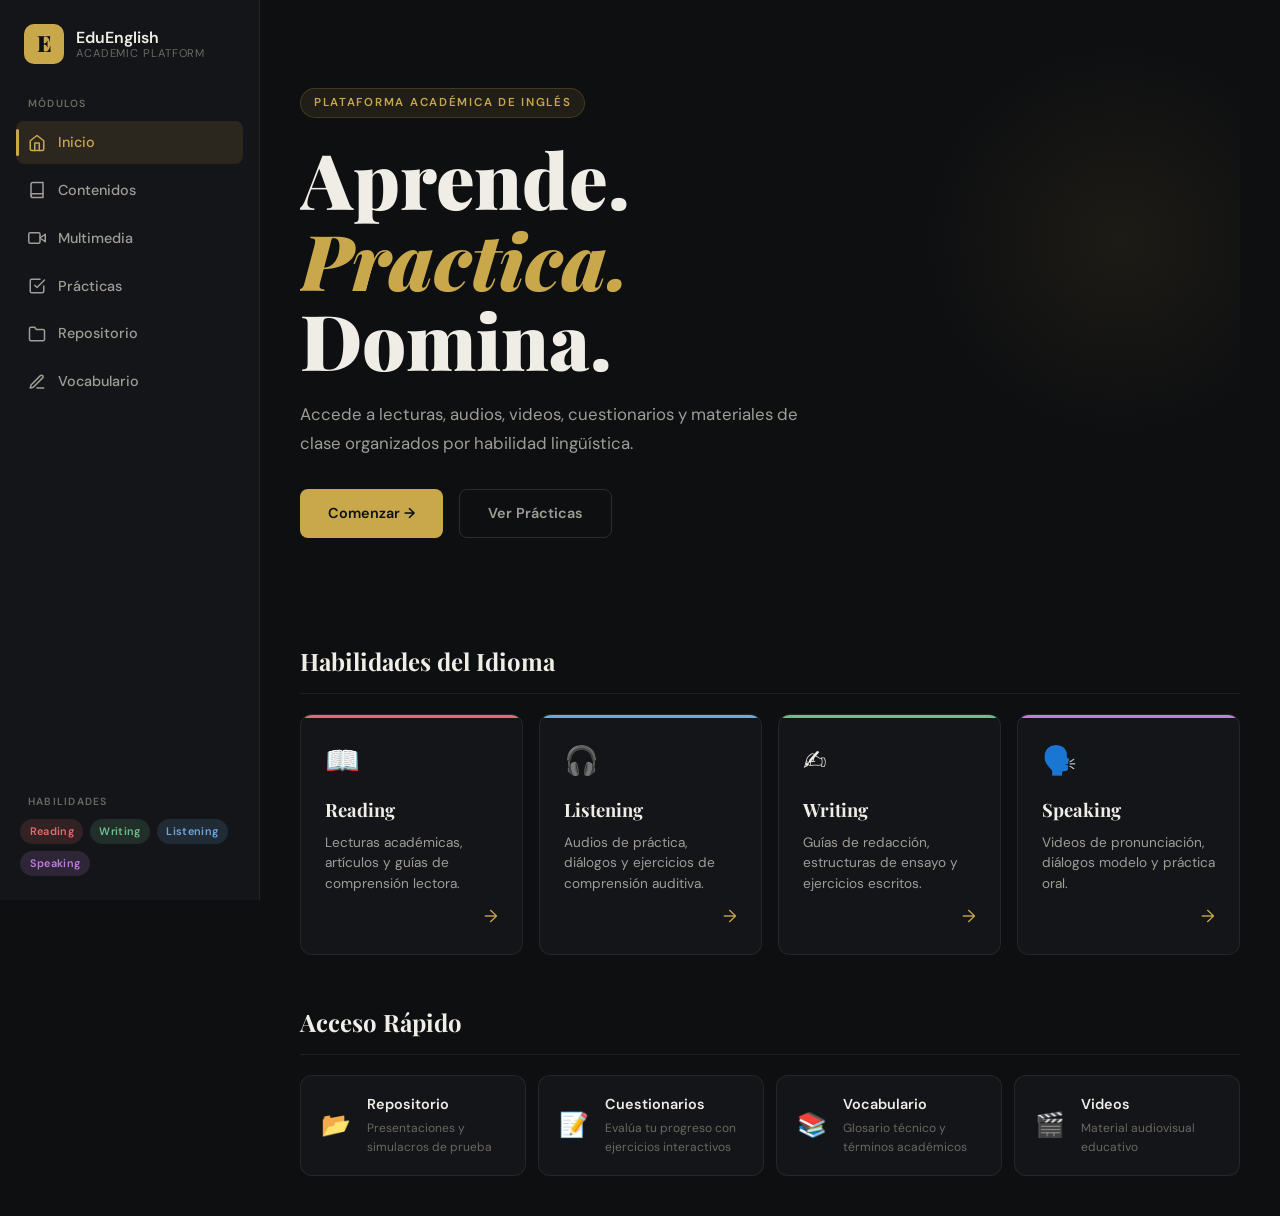
==== index.html @ 6d879f97 "Primer deploy Flask" ====
<!DOCTYPE html>
<html lang="es">
<head>
  <meta charset="UTF-8" />
  <meta name="viewport" content="width=device-width, initial-scale=1.0" />
  <title>EduEnglish — Plataforma de Inglés Académico</title>
  <link rel="stylesheet" href="/css/styles.css" />
  <link rel="preconnect" href="https://fonts.googleapis.com" />
  <link rel="preconnect" href="https://fonts.gstatic.com" crossorigin />
  <link href="https://fonts.googleapis.com/css2?family=Playfair+Display:ital,wght@0,400;0,700;0,900;1,400&family=DM+Sans:wght@300;400;500;600&family=DM+Mono:wght@400;500&display=swap" rel="stylesheet" />
</head>
<body>


  <aside class="sidebar" id="sidebar">
    <div class="sidebar-logo">
      <span class="logo-mark">E</span>
      <div class="logo-text">
        <span class="logo-title">EduEnglish</span>
        <span class="logo-sub">Academic Platform</span>
      </div>
    </div>

    <nav class="sidebar-nav">
      <span class="nav-label">Módulos</span>
      <a href="/index.html" class="nav-item active">
        <svg viewBox="0 0 24 24"><path d="M3 9l9-7 9 7v11a2 2 0 0 1-2 2H5a2 2 0 0 1-2-2z"/><polyline points="9 22 9 12 15 12 15 22"/></svg>
        Inicio
      </a>
      <a href="/html/contenidos.html" class="nav-item">
        <svg viewBox="0 0 24 24"><path d="M4 19.5A2.5 2.5 0 0 1 6.5 17H20"/><path d="M6.5 2H20v20H6.5A2.5 2.5 0 0 1 4 19.5v-15A2.5 2.5 0 0 1 6.5 2z"/></svg>
        Contenidos
      </a>
      <a href="/html/multimedia.html" class="nav-item">
        <svg viewBox="0 0 24 24"><polygon points="23 7 16 12 23 17 23 7"/><rect x="1" y="5" width="15" height="14" rx="2" ry="2"/></svg>
        Multimedia
      </a>
      <a href="/html/practicas.html" class="nav-item">
        <svg viewBox="0 0 24 24"><path d="M9 11l3 3L22 4"/><path d="M21 12v7a2 2 0 0 1-2 2H5a2 2 0 0 1-2-2V5a2 2 0 0 1 2-2h11"/></svg>
        Prácticas
      </a>
      <a href="/html/repositorio.html" class="nav-item">
        <svg viewBox="0 0 24 24"><path d="M22 19a2 2 0 0 1-2 2H4a2 2 0 0 1-2-2V5a2 2 0 0 1 2-2h5l2 3h9a2 2 0 0 1 2 2z"/></svg>
        Repositorio
      </a>
      <a href="/html/vocabulario.html" class="nav-item">
        <svg viewBox="0 0 24 24"><path d="M12 20h9"/><path d="M16.5 3.5a2.121 2.121 0 0 1 3 3L7 19l-4 1 1-4L16.5 3.5z"/></svg>
        Vocabulario
      </a>
    </nav>

    <div class="sidebar-skills">
      <span class="nav-label">Habilidades</span>
      <div class="skill-badges">
        <span class="badge badge-r">Reading</span>
        <span class="badge badge-w">Writing</span>
        <span class="badge badge-l">Listening</span>
        <span class="badge badge-s">Speaking</span>
      </div>
    </div>
  </aside>


  <header class="topbar">
    <button class="menu-btn" id="menuBtn" aria-label="Abrir menú">
      <span></span><span></span><span></span>
    </button>
    <span class="topbar-title">EduEnglish</span>
    <div class="topbar-right"></div>
  </header>


  <main class="main-content">

  
    <section class="hero">
      <div class="hero-tag">Plataforma Académica de Inglés</div>
      <h1 class="hero-title">Aprende.<br/><em>Practica.</em><br/>Domina.</h1>
      <p class="hero-desc">Accede a lecturas, audios, videos, cuestionarios y materiales de clase organizados por habilidad lingüística.</p>
      <div class="hero-actions">
        <a href="/html/contenidos.html" class="btn btn-primary">Comenzar →</a>
        <a href="/html/practicas.html" class="btn btn-ghost">Ver Prácticas</a>
      </div>
      <div class="hero-deco"></div>
    </section>

   
    <section class="section">
      <h2 class="section-title">Habilidades del Idioma</h2>
      <div class="skills-grid">
        <a href="/html/contenidos.html" class="skill-card skill-reading">
          <div class="skill-icon">📖</div>
          <h3>Reading</h3>
          <p>Lecturas académicas, artículos y guías de comprensión lectora.</p>
          <span class="skill-arrow">→</span>
        </a>
        <a href="/html/multimedia.html" class="skill-card skill-listening">
          <div class="skill-icon">🎧</div>
          <h3>Listening</h3>
          <p>Audios de práctica, diálogos y ejercicios de comprensión auditiva.</p>
          <span class="skill-arrow">→</span>
        </a>
        <a href="/html/practicas.html" class="skill-card skill-writing">
          <div class="skill-icon">✍️</div>
          <h3>Writing</h3>
          <p>Guías de redacción, estructuras de ensayo y ejercicios escritos.</p>
          <span class="skill-arrow">→</span>
        </a>
        <a href="/html/multimedia.html" class="skill-card skill-speaking">
          <div class="skill-icon">🗣️</div>
          <h3>Speaking</h3>
          <p>Videos de pronunciación, diálogos modelo y práctica oral.</p>
          <span class="skill-arrow">→</span>
        </a>
      </div>
    </section>

    <section class="section">
      <h2 class="section-title">Acceso Rápido</h2>
      <div class="quick-grid">
        <a href="/html/repositorio.html" class="quick-card">
          <div class="qc-icon">📂</div>
          <div>
            <h4>Repositorio</h4>
            <p>Presentaciones y simulacros de prueba</p>
          </div>
        </a>
        <a href="/html/practicas.html" class="quick-card">
          <div class="qc-icon">📝</div>
          <div>
            <h4>Cuestionarios</h4>
            <p>Evalúa tu progreso con ejercicios interactivos</p>
          </div>
        </a>
        <a href="/html/vocabulario.html" class="quick-card">
          <div class="qc-icon">📚</div>
          <div>
            <h4>Vocabulario</h4>
            <p>Glosario técnico y términos académicos</p>
          </div>
        </a>
        <a href="/html/multimedia.html" class="quick-card">
          <div class="qc-icon">🎬</div>
          <div>
            <h4>Videos</h4>
            <p>Material audiovisual educativo</p>
          </div>
        </a>
      </div>
    </section>

  </main>

  <div class="sidebar-overlay" id="overlay"></div>
  <script src="/js/scripts.js"></script>
</body>
</html>
---- css/styles.css ----
/* ============================================
   EDUENGLISH — MAIN STYLESHEET
   Design: Editorial / Academic Dark-Gold
   ============================================ */

:root {
  --bg:          #0e0f11;
  --bg-2:        #141518;
  --bg-3:        #1c1d22;
  --bg-4:        #24252c;
  --border:      rgba(255,255,255,0.07);
  --border-2:    rgba(255,255,255,0.12);
  --text-1:      #f0ede6;
  --text-2:      #a09d96;
  --text-3:      #6b6861;
  --gold:        #c9a84c;
  --gold-lt:     #e2c97e;
  --gold-dk:     #9a7a2e;
  --accent-r:    #e06c6c;  /* Reading - red */
  --accent-l:    #6ca8e0;  /* Listening - blue */
  --accent-w:    #6cbe8a;  /* Writing - green */
  --accent-s:    #c07de0;  /* Speaking - purple */
  --sidebar-w:   260px;
  --radius:      12px;
  --radius-sm:   8px;
  --font-display: 'Playfair Display', Georgia, serif;
  --font-body:    'DM Sans', system-ui, sans-serif;
  --font-mono:    'DM Mono', 'Courier New', monospace;
  --shadow:      0 4px 24px rgba(0,0,0,0.4);
  --shadow-lg:   0 8px 48px rgba(0,0,0,0.6);
  --transition:  0.2s cubic-bezier(0.4,0,0.2,1);
}

/* ---- RESET & BASE ---- */
*, *::before, *::after { box-sizing: border-box; margin: 0; padding: 0; }
html { scroll-behavior: smooth; }
body {
  font-family: var(--font-body);
  background: var(--bg);
  color: var(--text-1);
  min-height: 100vh;
  display: flex;
  font-size: 16px;
  line-height: 1.6;
}
a { text-decoration: none; color: inherit; }
img { max-width: 100%; display: block; }
button { cursor: pointer; border: none; background: none; font-family: inherit; }
ul, ol { list-style: none; }

/* ============================================
   SIDEBAR
   ============================================ */
.sidebar {
  width: var(--sidebar-w);
  background: var(--bg-2);
  border-right: 1px solid var(--border);
  display: flex;
  flex-direction: column;
  gap: 2rem;
  padding: 1.5rem 1rem;
  position: fixed;
  top: 0; left: 0;
  height: 100vh;
  overflow-y: auto;
  z-index: 100;
  transition: transform var(--transition);
}

.sidebar-logo {
  display: flex;
  align-items: center;
  gap: 0.75rem;
  padding: 0 0.5rem;
}
.logo-mark {
  width: 40px; height: 40px;
  background: var(--gold);
  color: #0e0f11;
  font-family: var(--font-display);
  font-weight: 900;
  font-size: 1.4rem;
  border-radius: 10px;
  display: grid;
  place-items: center;
  flex-shrink: 0;
}
.logo-text {
  display: flex;
  flex-direction: column;
  line-height: 1.2;
}
.logo-title {
  font-weight: 600;
  font-size: 1rem;
  color: var(--text-1);
}
.logo-sub {
  font-size: 0.7rem;
  color: var(--text-3);
  text-transform: uppercase;
  letter-spacing: 0.08em;
}

.sidebar-nav {
  display: flex;
  flex-direction: column;
  gap: 0.25rem;
}

.nav-label {
  font-size: 0.65rem;
  text-transform: uppercase;
  letter-spacing: 0.12em;
  color: var(--text-3);
  font-weight: 600;
  padding: 0 0.75rem;
  margin-bottom: 0.25rem;
  display: block;
}

.nav-item {
  display: flex;
  align-items: center;
  gap: 0.75rem;
  padding: 0.65rem 0.75rem;
  border-radius: var(--radius-sm);
  color: var(--text-2);
  font-size: 0.9rem;
  font-weight: 500;
  transition: all var(--transition);
  position: relative;
}
.nav-item svg {
  width: 18px; height: 18px;
  stroke: currentColor;
  fill: none;
  stroke-width: 2;
  stroke-linecap: round;
  stroke-linejoin: round;
  flex-shrink: 0;
}
.nav-item:hover {
  background: var(--bg-3);
  color: var(--text-1);
}
.nav-item.active {
  background: rgba(201,168,76,0.12);
  color: var(--gold);
}
.nav-item.active::before {
  content: '';
  position: absolute;
  left: 0;
  top: 20%;
  bottom: 20%;
  width: 3px;
  background: var(--gold);
  border-radius: 2px;
}

.sidebar-skills {
  margin-top: auto;
}
.skill-badges {
  display: flex;
  flex-wrap: wrap;
  gap: 0.4rem;
  padding: 0 0.25rem;
  margin-top: 0.5rem;
}
.badge {
  font-size: 0.68rem;
  font-weight: 600;
  padding: 0.25rem 0.6rem;
  border-radius: 100px;
  letter-spacing: 0.03em;
}
.badge-r { background: rgba(224,108,108,0.15); color: var(--accent-r); }
.badge-l { background: rgba(108,168,224,0.15); color: var(--accent-l); }
.badge-w { background: rgba(108,190,138,0.15); color: var(--accent-w); }
.badge-s { background: rgba(192,125,224,0.15); color: var(--accent-s); }

/* ============================================
   TOPBAR (mobile)
   ============================================ */
.topbar {
  display: none;
  position: fixed;
  top: 0; left: 0; right: 0;
  height: 56px;
  background: var(--bg-2);
  border-bottom: 1px solid var(--border);
  z-index: 200;
  align-items: center;
  justify-content: space-between;
  padding: 0 1rem;
}
.topbar-title {
  font-family: var(--font-display);
  font-weight: 700;
  font-size: 1.1rem;
  color: var(--gold);
}
.menu-btn {
  display: flex;
  flex-direction: column;
  gap: 5px;
  padding: 4px;
}
.menu-btn span {
  display: block;
  width: 22px; height: 2px;
  background: var(--text-1);
  border-radius: 2px;
  transition: all var(--transition);
}

/* ============================================
   MAIN CONTENT
   ============================================ */
.main-content {
  margin-left: var(--sidebar-w);
  flex: 1;
  padding: 2.5rem;
  max-width: 1100px;
  width: 100%;
}

/* ============================================
   HERO
   ============================================ */
.hero {
  position: relative;
  padding: 3rem 0 3.5rem;
  overflow: hidden;
}
.hero-tag {
  display: inline-block;
  font-size: 0.72rem;
  text-transform: uppercase;
  letter-spacing: 0.15em;
  color: var(--gold);
  font-weight: 600;
  background: rgba(201,168,76,0.1);
  padding: 0.3rem 0.8rem;
  border-radius: 100px;
  margin-bottom: 1.25rem;
  border: 1px solid rgba(201,168,76,0.2);
}
.hero-title {
  font-family: var(--font-display);
  font-size: clamp(3rem, 6vw, 5rem);
  font-weight: 900;
  line-height: 1.05;
  color: var(--text-1);
  margin-bottom: 1.25rem;
}
.hero-title em {
  font-style: italic;
  color: var(--gold);
}
.hero-desc {
  font-size: 1.05rem;
  color: var(--text-2);
  max-width: 520px;
  margin-bottom: 2rem;
  line-height: 1.7;
}
.hero-actions {
  display: flex;
  gap: 1rem;
  flex-wrap: wrap;
}
.btn {
  display: inline-flex;
  align-items: center;
  gap: 0.5rem;
  padding: 0.75rem 1.75rem;
  border-radius: var(--radius-sm);
  font-size: 0.9rem;
  font-weight: 600;
  transition: all var(--transition);
}
.btn-primary {
  background: var(--gold);
  color: #0e0f11;
}
.btn-primary:hover {
  background: var(--gold-lt);
  transform: translateY(-1px);
  box-shadow: 0 6px 20px rgba(201,168,76,0.35);
}
.btn-ghost {
  background: transparent;
  color: var(--text-2);
  border: 1px solid var(--border-2);
}
.btn-ghost:hover {
  background: var(--bg-3);
  color: var(--text-1);
}
.hero-deco {
  position: absolute;
  right: -80px;
  top: 0;
  width: 400px; height: 400px;
  background: radial-gradient(circle, rgba(201,168,76,0.08) 0%, transparent 70%);
  pointer-events: none;
}

/* ============================================
   SECTIONS
   ============================================ */
.section {
  margin-top: 3rem;
}
.section-title {
  font-family: var(--font-display);
  font-size: 1.5rem;
  font-weight: 700;
  color: var(--text-1);
  margin-bottom: 1.25rem;
  padding-bottom: 0.75rem;
  border-bottom: 1px solid var(--border);
}

/* ============================================
   SKILLS GRID
   ============================================ */
.skills-grid {
  display: grid;
  grid-template-columns: repeat(auto-fill, minmax(220px, 1fr));
  gap: 1rem;
}
.skill-card {
  background: var(--bg-2);
  border: 1px solid var(--border);
  border-radius: var(--radius);
  padding: 1.5rem;
  display: flex;
  flex-direction: column;
  gap: 0.5rem;
  transition: all var(--transition);
  position: relative;
  overflow: hidden;
}
.skill-card::before {
  content: '';
  position: absolute;
  top: 0; left: 0; right: 0;
  height: 3px;
  border-radius: var(--radius) var(--radius) 0 0;
}
.skill-reading::before  { background: var(--accent-r); }
.skill-listening::before { background: var(--accent-l); }
.skill-writing::before  { background: var(--accent-w); }
.skill-speaking::before { background: var(--accent-s); }

.skill-card:hover {
  border-color: var(--border-2);
  transform: translateY(-3px);
  box-shadow: var(--shadow);
}
.skill-icon {
  font-size: 1.75rem;
  margin-bottom: 0.25rem;
}
.skill-card h3 {
  font-family: var(--font-display);
  font-size: 1.15rem;
  font-weight: 700;
  color: var(--text-1);
}
.skill-card p {
  font-size: 0.85rem;
  color: var(--text-2);
  line-height: 1.5;
  flex: 1;
}
.skill-arrow {
  font-size: 1.1rem;
  color: var(--gold);
  align-self: flex-end;
  transition: transform var(--transition);
}
.skill-card:hover .skill-arrow { transform: translateX(4px); }

/* ============================================
   QUICK ACCESS
   ============================================ */
.quick-grid {
  display: grid;
  grid-template-columns: repeat(auto-fill, minmax(200px, 1fr));
  gap: 0.75rem;
}
.quick-card {
  background: var(--bg-2);
  border: 1px solid var(--border);
  border-radius: var(--radius);
  padding: 1.1rem 1.25rem;
  display: flex;
  align-items: center;
  gap: 1rem;
  transition: all var(--transition);
}
.quick-card:hover {
  border-color: var(--gold-dk);
  background: var(--bg-3);
  transform: translateX(3px);
}
.qc-icon { font-size: 1.5rem; }
.quick-card h4 {
  font-size: 0.9rem;
  font-weight: 600;
  color: var(--text-1);
  margin-bottom: 0.15rem;
}
.quick-card p {
  font-size: 0.75rem;
  color: var(--text-3);
}

/* ============================================
   OVERLAY (mobile)
   ============================================ */
.sidebar-overlay {
  display: none;
  position: fixed;
  inset: 0;
  background: rgba(0,0,0,0.6);
  z-index: 99;
  backdrop-filter: blur(2px);
}

/* ============================================
   PAGE HEADER (inner pages)
   ============================================ */
.page-header {
  padding: 2rem 0 2.5rem;
  border-bottom: 1px solid var(--border);
  margin-bottom: 2.5rem;
}
.page-header .breadcrumb {
  font-size: 0.75rem;
  color: var(--text-3);
  margin-bottom: 0.75rem;
  display: flex;
  gap: 0.5rem;
  align-items: center;
}
.page-header .breadcrumb a { color: var(--gold); }
.page-header .breadcrumb span { opacity: 0.5; }
.page-header h1 {
  font-family: var(--font-display);
  font-size: clamp(1.8rem, 4vw, 2.8rem);
  font-weight: 900;
  line-height: 1.1;
  color: var(--text-1);
  margin-bottom: 0.75rem;
}
.page-header p {
  color: var(--text-2);
  font-size: 1rem;
  max-width: 600px;
}

/* ============================================
   TABS
   ============================================ */
.tabs {
  display: flex;
  gap: 0.25rem;
  padding: 0.25rem;
  background: var(--bg-2);
  border: 1px solid var(--border);
  border-radius: var(--radius-sm);
  width: fit-content;
  flex-wrap: wrap;
  margin-bottom: 2rem;
}
.tab-btn {
  padding: 0.5rem 1.1rem;
  border-radius: 6px;
  font-size: 0.85rem;
  font-weight: 500;
  color: var(--text-2);
  transition: all var(--transition);
}
.tab-btn:hover { color: var(--text-1); }
.tab-btn.active {
  background: var(--bg-4);
  color: var(--text-1);
  box-shadow: 0 1px 4px rgba(0,0,0,0.3);
}
.tab-panel { display: none; }
.tab-panel.active { display: block; }

/* ============================================
   READING CARDS (Contenidos)
   ============================================ */
.content-grid {
  display: grid;
  gap: 1rem;
}
.reading-card {
  background: var(--bg-2);
  border: 1px solid var(--border);
  border-radius: var(--radius);
  padding: 1.5rem;
  transition: all var(--transition);
}
.reading-card:hover {
  border-color: var(--border-2);
  box-shadow: var(--shadow);
}
.reading-card .rc-meta {
  display: flex;
  gap: 0.75rem;
  align-items: center;
  margin-bottom: 0.75rem;
  flex-wrap: wrap;
}
.rc-tag {
  font-size: 0.65rem;
  text-transform: uppercase;
  letter-spacing: 0.1em;
  font-weight: 700;
  padding: 0.2rem 0.55rem;
  border-radius: 100px;
}
.rc-tag.reading  { background: rgba(224,108,108,0.15); color: var(--accent-r); }
.rc-tag.listening{ background: rgba(108,168,224,0.15); color: var(--accent-l); }
.rc-tag.writing  { background: rgba(108,190,138,0.15); color: var(--accent-w); }
.rc-tag.grammar  { background: rgba(201,168,76,0.15);  color: var(--gold); }
.rc-level {
  font-size: 0.75rem;
  color: var(--text-3);
  font-family: var(--font-mono);
}
.reading-card h3 {
  font-family: var(--font-display);
  font-size: 1.15rem;
  font-weight: 700;
  color: var(--text-1);
  margin-bottom: 0.5rem;
  line-height: 1.3;
}
.reading-card .rc-excerpt {
  font-size: 0.875rem;
  color: var(--text-2);
  line-height: 1.65;
  margin-bottom: 1.25rem;
}
.reading-card .rc-body {
  display: none;
  font-size: 0.9rem;
  color: var(--text-2);
  line-height: 1.8;
  margin-bottom: 1.25rem;
  border-top: 1px solid var(--border);
  padding-top: 1.25rem;
}
.reading-card .rc-body p { margin-bottom: 1rem; }
.reading-card .rc-body p:last-child { margin-bottom: 0; }
.rc-actions {
  display: flex;
  gap: 0.75rem;
  align-items: center;
}
.btn-sm {
  padding: 0.45rem 1rem;
  font-size: 0.8rem;
  font-weight: 600;
  border-radius: 6px;
  transition: all var(--transition);
}
.btn-outline {
  border: 1px solid var(--border-2);
  color: var(--text-2);
}
.btn-outline:hover { background: var(--bg-3); color: var(--text-1); }
.btn-gold {
  background: rgba(201,168,76,0.12);
  color: var(--gold);
  border: 1px solid rgba(201,168,76,0.25);
}
.btn-gold:hover { background: rgba(201,168,76,0.2); }

/* ============================================
   MULTIMEDIA (Audio & Video)
   ============================================ */
.media-grid {
  display: grid;
  gap: 1.25rem;
}
.media-card {
  background: var(--bg-2);
  border: 1px solid var(--border);
  border-radius: var(--radius);
  padding: 1.25rem;
  transition: border-color var(--transition);
}
.media-card:hover { border-color: var(--border-2); }
.media-card .mc-header {
  display: flex;
  align-items: flex-start;
  gap: 1rem;
  margin-bottom: 1rem;
}
.mc-thumb {
  width: 56px; height: 56px;
  border-radius: 10px;
  background: var(--bg-4);
  display: grid;
  place-items: center;
  font-size: 1.5rem;
  flex-shrink: 0;
}
.mc-info h3 {
  font-family: var(--font-display);
  font-size: 1rem;
  font-weight: 700;
  color: var(--text-1);
  margin-bottom: 0.2rem;
}
.mc-info p {
  font-size: 0.8rem;
  color: var(--text-3);
}
.mc-desc {
  font-size: 0.85rem;
  color: var(--text-2);
  margin-bottom: 1rem;
}

/* Custom Audio Player */
.audio-player {
  background: var(--bg-3);
  border-radius: var(--radius-sm);
  padding: 1rem;
  display: flex;
  flex-direction: column;
  gap: 0.75rem;
}
.ap-controls {
  display: flex;
  align-items: center;
  gap: 0.75rem;
}
.ap-play-btn {
  width: 40px; height: 40px;
  border-radius: 50%;
  background: var(--gold);
  color: #0e0f11;
  display: grid;
  place-items: center;
  flex-shrink: 0;
  transition: all var(--transition);
  font-size: 1rem;
}
.ap-play-btn:hover {
  background: var(--gold-lt);
  transform: scale(1.05);
}
.ap-timeline {
  flex: 1;
  display: flex;
  flex-direction: column;
  gap: 0.35rem;
}
.ap-progress {
  width: 100%;
  height: 4px;
  background: var(--bg-4);
  border-radius: 4px;
  cursor: pointer;
  appearance: none;
  -webkit-appearance: none;
}
.ap-progress::-webkit-slider-thumb {
  -webkit-appearance: none;
  width: 12px; height: 12px;
  border-radius: 50%;
  background: var(--gold);
  cursor: pointer;
}
.ap-time {
  display: flex;
  justify-content: space-between;
  font-size: 0.7rem;
  font-family: var(--font-mono);
  color: var(--text-3);
}
.ap-volume {
  width: 70px;
  height: 4px;
  background: var(--bg-4);
  border-radius: 4px;
  cursor: pointer;
  appearance: none;
  -webkit-appearance: none;
}
.ap-volume::-webkit-slider-thumb {
  -webkit-appearance: none;
  width: 10px; height: 10px;
  border-radius: 50%;
  background: var(--text-2);
  cursor: pointer;
}
.ap-source {
  display: block;
  width: 100%;
}

/* Video Player */
.video-wrapper {
  position: relative;
  border-radius: var(--radius-sm);
  overflow: hidden;
  background: #000;
  aspect-ratio: 16/9;
}
.video-wrapper video,
.video-wrapper iframe {
  width: 100%;
  height: 100%;
  border: none;
  display: block;
}

/* ============================================
   QUIZ / PRACTICAS
   ============================================ */
.quiz-card {
  background: var(--bg-2);
  border: 1px solid var(--border);
  border-radius: var(--radius);
  padding: 1.75rem;
  margin-bottom: 1.25rem;
}
.quiz-num {
  font-size: 0.7rem;
  font-family: var(--font-mono);
  color: var(--gold);
  text-transform: uppercase;
  letter-spacing: 0.1em;
  margin-bottom: 0.5rem;
}
.quiz-card h3 {
  font-size: 1rem;
  font-weight: 600;
  color: var(--text-1);
  margin-bottom: 1.25rem;
  line-height: 1.5;
}
.options-list {
  display: flex;
  flex-direction: column;
  gap: 0.6rem;
  margin-bottom: 1.25rem;
}
.option-btn {
  display: flex;
  align-items: center;
  gap: 0.75rem;
  padding: 0.75rem 1rem;
  background: var(--bg-3);
  border: 1px solid var(--border);
  border-radius: var(--radius-sm);
  font-size: 0.9rem;
  color: var(--text-2);
  text-align: left;
  transition: all var(--transition);
  cursor: pointer;
  width: 100%;
}
.option-btn:hover {
  border-color: var(--border-2);
  color: var(--text-1);
  background: var(--bg-4);
}
.option-btn.selected {
  border-color: var(--gold);
  color: var(--gold);
  background: rgba(201,168,76,0.07);
}
.option-btn.correct {
  border-color: var(--accent-w);
  color: var(--accent-w);
  background: rgba(108,190,138,0.08);
}
.option-btn.wrong {
  border-color: var(--accent-r);
  color: var(--accent-r);
  background: rgba(224,108,108,0.08);
}
.option-letter {
  width: 26px; height: 26px;
  border: 1px solid currentColor;
  border-radius: 50%;
  display: grid;
  place-items: center;
  font-size: 0.75rem;
  font-weight: 700;
  flex-shrink: 0;
}

/* Fill in the blank */
.fill-blank {
  display: flex;
  flex-direction: column;
  gap: 0.5rem;
}
.fill-blank .sentence {
  font-size: 1rem;
  color: var(--text-1);
  line-height: 1.8;
  margin-bottom: 0.5rem;
}
.blank-input {
  padding: 0.6rem 1rem;
  background: var(--bg-3);
  border: 1px solid var(--border-2);
  border-radius: var(--radius-sm);
  color: var(--text-1);
  font-family: var(--font-body);
  font-size: 0.95rem;
  width: 100%;
  outline: none;
  transition: border-color var(--transition);
}
.blank-input:focus { border-color: var(--gold); }
.blank-input.correct { border-color: var(--accent-w); }
.blank-input.wrong   { border-color: var(--accent-r); }

.quiz-feedback {
  font-size: 0.85rem;
  padding: 0.6rem 1rem;
  border-radius: var(--radius-sm);
  margin-bottom: 1rem;
  display: none;
}
.quiz-feedback.correct {
  background: rgba(108,190,138,0.1);
  color: var(--accent-w);
  border: 1px solid rgba(108,190,138,0.2);
}
.quiz-feedback.wrong {
  background: rgba(224,108,108,0.1);
  color: var(--accent-r);
  border: 1px solid rgba(224,108,108,0.2);
}

.quiz-score-bar {
  background: var(--bg-2);
  border: 1px solid var(--border);
  border-radius: var(--radius);
  padding: 1.25rem 1.5rem;
  display: flex;
  align-items: center;
  gap: 1.25rem;
  margin-bottom: 2rem;
  flex-wrap: wrap;
}
.qs-label { font-size: 0.85rem; color: var(--text-2); }
.qs-score {
  font-family: var(--font-display);
  font-size: 2rem;
  font-weight: 900;
  color: var(--gold);
}
.qs-sub { font-size: 0.75rem; color: var(--text-3); font-family: var(--font-mono); }

/* ============================================
   REPOSITORY
   ============================================ */
.repo-grid {
  display: grid;
  grid-template-columns: repeat(auto-fill, minmax(240px, 1fr));
  gap: 1rem;
}
.repo-card {
  background: var(--bg-2);
  border: 1px solid var(--border);
  border-radius: var(--radius);
  padding: 1.25rem;
  display: flex;
  flex-direction: column;
  gap: 0.75rem;
  transition: all var(--transition);
}
.repo-card:hover {
  border-color: var(--border-2);
  transform: translateY(-2px);
  box-shadow: var(--shadow);
}
.repo-file-icon {
  width: 48px; height: 48px;
  border-radius: 10px;
  display: grid;
  place-items: center;
  font-size: 1.4rem;
}
.icon-pdf   { background: rgba(224,108,108,0.15); }
.icon-pptx  { background: rgba(224,108,108,0.1); }
.icon-docx  { background: rgba(108,168,224,0.15); }
.icon-link  { background: rgba(201,168,76,0.15); }
.icon-quiz  { background: rgba(108,190,138,0.15); }
.repo-card h4 {
  font-size: 0.95rem;
  font-weight: 600;
  color: var(--text-1);
  line-height: 1.3;
}
.repo-card p {
  font-size: 0.8rem;
  color: var(--text-3);
  flex: 1;
}
.repo-meta {
  display: flex;
  justify-content: space-between;
  align-items: center;
  font-size: 0.72rem;
  color: var(--text-3);
  font-family: var(--font-mono);
  padding-top: 0.5rem;
  border-top: 1px solid var(--border);
}
.repo-download {
  display: inline-flex;
  align-items: center;
  gap: 0.35rem;
  font-size: 0.78rem;
  font-weight: 600;
  color: var(--gold);
  padding: 0.35rem 0.75rem;
  border: 1px solid rgba(201,168,76,0.25);
  border-radius: 6px;
  transition: all var(--transition);
}
.repo-download:hover { background: rgba(201,168,76,0.1); }

/* ============================================
   VOCABULARY
   ============================================ */
.vocab-search-bar {
  display: flex;
  gap: 0.75rem;
  margin-bottom: 1.5rem;
  flex-wrap: wrap;
}
.vocab-search-bar input {
  flex: 1;
  min-width: 200px;
  padding: 0.65rem 1.1rem;
  background: var(--bg-2);
  border: 1px solid var(--border-2);
  border-radius: var(--radius-sm);
  color: var(--text-1);
  font-family: var(--font-body);
  font-size: 0.9rem;
  outline: none;
  transition: border-color var(--transition);
}
.vocab-search-bar input:focus { border-color: var(--gold); }
.vocab-search-bar input::placeholder { color: var(--text-3); }

.vocab-grid {
  display: grid;
  grid-template-columns: repeat(auto-fill, minmax(280px, 1fr));
  gap: 0.75rem;
}
.vocab-card {
  background: var(--bg-2);
  border: 1px solid var(--border);
  border-radius: var(--radius);
  padding: 1.1rem 1.25rem;
  transition: all var(--transition);
}
.vocab-card:hover { border-color: var(--border-2); }
.vocab-word {
  font-family: var(--font-display);
  font-size: 1.2rem;
  font-weight: 700;
  color: var(--text-1);
  margin-bottom: 0.15rem;
}
.vocab-pron {
  font-family: var(--font-mono);
  font-size: 0.75rem;
  color: var(--gold);
  margin-bottom: 0.5rem;
}
.vocab-type {
  font-size: 0.7rem;
  text-transform: uppercase;
  letter-spacing: 0.08em;
  color: var(--text-3);
  margin-bottom: 0.4rem;
}
.vocab-def {
  font-size: 0.85rem;
  color: var(--text-2);
  margin-bottom: 0.5rem;
  line-height: 1.5;
}
.vocab-ex {
  font-size: 0.8rem;
  color: var(--text-3);
  font-style: italic;
  line-height: 1.5;
  padding-left: 0.75rem;
  border-left: 2px solid var(--border-2);
}
.vocab-hidden { display: none; }

/* ============================================
   ALERTS / INFO BOXES
   ============================================ */
.info-box {
  padding: 1rem 1.25rem;
  border-radius: var(--radius-sm);
  font-size: 0.875rem;
  line-height: 1.6;
  margin-bottom: 1.5rem;
  display: flex;
  gap: 0.75rem;
  align-items: flex-start;
}
.info-box.tip {
  background: rgba(201,168,76,0.08);
  border: 1px solid rgba(201,168,76,0.2);
  color: var(--text-2);
}
.info-box .ib-icon { font-size: 1rem; flex-shrink: 0; margin-top: 1px; }

/* ============================================
   EMPTY PLACEHOLDER
   ============================================ */
.empty-placeholder {
  text-align: center;
  padding: 3rem 2rem;
  color: var(--text-3);
}
.empty-placeholder .ep-icon { font-size: 3rem; margin-bottom: 1rem; }
.empty-placeholder h3 { font-size: 1rem; color: var(--text-2); margin-bottom: 0.5rem; }
.empty-placeholder p { font-size: 0.85rem; }

/* ============================================
   DIVIDER
   ============================================ */
.divider {
  border: none;
  border-top: 1px solid var(--border);
  margin: 2rem 0;
}

/* ============================================
   SCROLLBAR
   ============================================ */
::-webkit-scrollbar { width: 6px; }
::-webkit-scrollbar-track { background: transparent; }
::-webkit-scrollbar-thumb { background: var(--bg-4); border-radius: 3px; }
::-webkit-scrollbar-thumb:hover { background: var(--border-2); }

/* ============================================
   RESPONSIVE
   ============================================ */
@media (max-width: 900px) {
  .sidebar {
    transform: translateX(-100%);
  }
  .sidebar.open {
    transform: translateX(0);
  }
  .sidebar-overlay.open {
    display: block;
  }
  .topbar { display: flex; }
  .main-content {
    margin-left: 0;
    padding: 1.5rem 1.25rem;
    margin-top: 56px;
  }
  .hero-title { font-size: 2.8rem; }
}

@media (max-width: 600px) {
  .main-content { padding: 1.25rem 1rem; }
  .hero { padding: 2rem 0 2.5rem; }
  .hero-title { font-size: 2.2rem; }
  .skills-grid { grid-template-columns: 1fr 1fr; }
  .quick-grid { grid-template-columns: 1fr 1fr; }
  .repo-grid { grid-template-columns: 1fr; }
  .vocab-grid { grid-template-columns: 1fr; }
  .tabs { width: 100%; }
  .tab-btn { flex: 1; text-align: center; }
}

@media (max-width: 400px) {
  .skills-grid { grid-template-columns: 1fr; }
  .quick-grid { grid-template-columns: 1fr; }
}
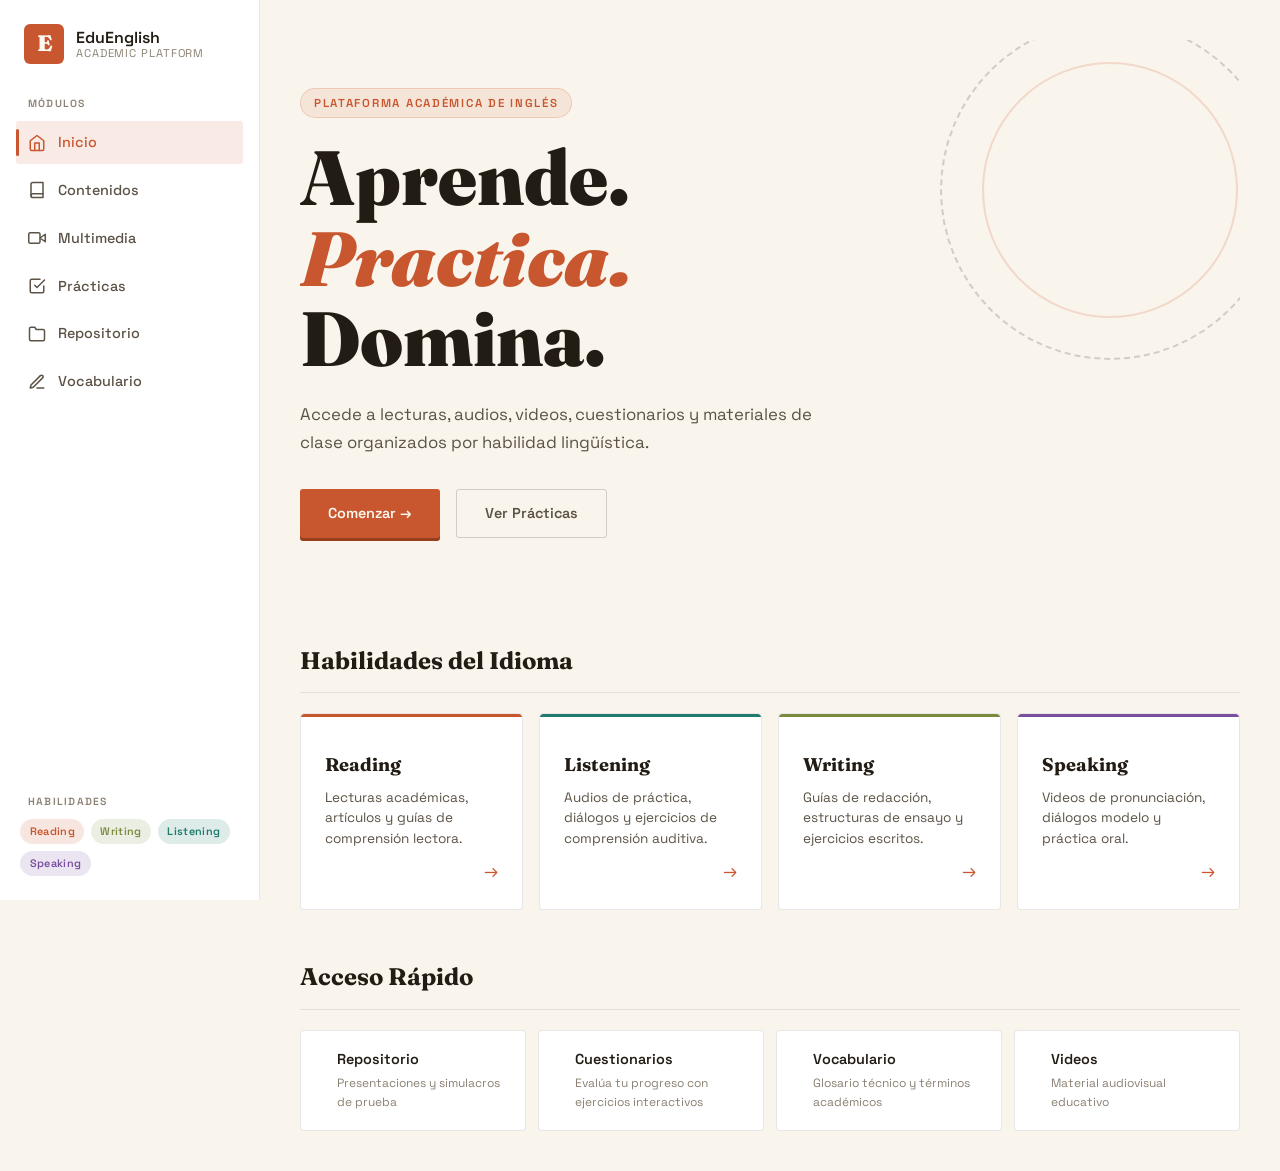
==== commit b04f0bac: "Add files via upload" ====
--- a/index.html
+++ b/index.html
@@ -1,157 +1,157 @@
-<!DOCTYPE html>
-<html lang="es">
-<head>
-  <meta charset="UTF-8" />
-  <meta name="viewport" content="width=device-width, initial-scale=1.0" />
-  <title>EduEnglish — Plataforma de Inglés Académico</title>
-  <link rel="stylesheet" href="/css/styles.css" />
-  <link rel="preconnect" href="https://fonts.googleapis.com" />
-  <link rel="preconnect" href="https://fonts.gstatic.com" crossorigin />
-  <link href="https://fonts.googleapis.com/css2?family=Playfair+Display:ital,wght@0,400;0,700;0,900;1,400&family=DM+Sans:wght@300;400;500;600&family=DM+Mono:wght@400;500&display=swap" rel="stylesheet" />
-</head>
-<body>
-
-
-  <aside class="sidebar" id="sidebar">
-    <div class="sidebar-logo">
-      <span class="logo-mark">E</span>
-      <div class="logo-text">
-        <span class="logo-title">EduEnglish</span>
-        <span class="logo-sub">Academic Platform</span>
-      </div>
-    </div>
-
-    <nav class="sidebar-nav">
-      <span class="nav-label">Módulos</span>
-      <a href="/index.html" class="nav-item active">
-        <svg viewBox="0 0 24 24"><path d="M3 9l9-7 9 7v11a2 2 0 0 1-2 2H5a2 2 0 0 1-2-2z"/><polyline points="9 22 9 12 15 12 15 22"/></svg>
-        Inicio
-      </a>
-      <a href="/html/contenidos.html" class="nav-item">
-        <svg viewBox="0 0 24 24"><path d="M4 19.5A2.5 2.5 0 0 1 6.5 17H20"/><path d="M6.5 2H20v20H6.5A2.5 2.5 0 0 1 4 19.5v-15A2.5 2.5 0 0 1 6.5 2z"/></svg>
-        Contenidos
-      </a>
-      <a href="/html/multimedia.html" class="nav-item">
-        <svg viewBox="0 0 24 24"><polygon points="23 7 16 12 23 17 23 7"/><rect x="1" y="5" width="15" height="14" rx="2" ry="2"/></svg>
-        Multimedia
-      </a>
-      <a href="/html/practicas.html" class="nav-item">
-        <svg viewBox="0 0 24 24"><path d="M9 11l3 3L22 4"/><path d="M21 12v7a2 2 0 0 1-2 2H5a2 2 0 0 1-2-2V5a2 2 0 0 1 2-2h11"/></svg>
-        Prácticas
-      </a>
-      <a href="/html/repositorio.html" class="nav-item">
-        <svg viewBox="0 0 24 24"><path d="M22 19a2 2 0 0 1-2 2H4a2 2 0 0 1-2-2V5a2 2 0 0 1 2-2h5l2 3h9a2 2 0 0 1 2 2z"/></svg>
-        Repositorio
-      </a>
-      <a href="/html/vocabulario.html" class="nav-item">
-        <svg viewBox="0 0 24 24"><path d="M12 20h9"/><path d="M16.5 3.5a2.121 2.121 0 0 1 3 3L7 19l-4 1 1-4L16.5 3.5z"/></svg>
-        Vocabulario
-      </a>
-    </nav>
-
-    <div class="sidebar-skills">
-      <span class="nav-label">Habilidades</span>
-      <div class="skill-badges">
-        <span class="badge badge-r">Reading</span>
-        <span class="badge badge-w">Writing</span>
-        <span class="badge badge-l">Listening</span>
-        <span class="badge badge-s">Speaking</span>
-      </div>
-    </div>
-  </aside>
-
-
-  <header class="topbar">
-    <button class="menu-btn" id="menuBtn" aria-label="Abrir menú">
-      <span></span><span></span><span></span>
-    </button>
-    <span class="topbar-title">EduEnglish</span>
-    <div class="topbar-right"></div>
-  </header>
-
-
-  <main class="main-content">
-
-  
-    <section class="hero">
-      <div class="hero-tag">Plataforma Académica de Inglés</div>
-      <h1 class="hero-title">Aprende.<br/><em>Practica.</em><br/>Domina.</h1>
-      <p class="hero-desc">Accede a lecturas, audios, videos, cuestionarios y materiales de clase organizados por habilidad lingüística.</p>
-      <div class="hero-actions">
-        <a href="/html/contenidos.html" class="btn btn-primary">Comenzar →</a>
-        <a href="/html/practicas.html" class="btn btn-ghost">Ver Prácticas</a>
-      </div>
-      <div class="hero-deco"></div>
-    </section>
-
-   
-    <section class="section">
-      <h2 class="section-title">Habilidades del Idioma</h2>
-      <div class="skills-grid">
-        <a href="/html/contenidos.html" class="skill-card skill-reading">
-          <div class="skill-icon">📖</div>
-          <h3>Reading</h3>
-          <p>Lecturas académicas, artículos y guías de comprensión lectora.</p>
-          <span class="skill-arrow">→</span>
-        </a>
-        <a href="/html/multimedia.html" class="skill-card skill-listening">
-          <div class="skill-icon">🎧</div>
-          <h3>Listening</h3>
-          <p>Audios de práctica, diálogos y ejercicios de comprensión auditiva.</p>
-          <span class="skill-arrow">→</span>
-        </a>
-        <a href="/html/practicas.html" class="skill-card skill-writing">
-          <div class="skill-icon">✍️</div>
-          <h3>Writing</h3>
-          <p>Guías de redacción, estructuras de ensayo y ejercicios escritos.</p>
-          <span class="skill-arrow">→</span>
-        </a>
-        <a href="/html/multimedia.html" class="skill-card skill-speaking">
-          <div class="skill-icon">🗣️</div>
-          <h3>Speaking</h3>
-          <p>Videos de pronunciación, diálogos modelo y práctica oral.</p>
-          <span class="skill-arrow">→</span>
-        </a>
-      </div>
-    </section>
-
-    <section class="section">
-      <h2 class="section-title">Acceso Rápido</h2>
-      <div class="quick-grid">
-        <a href="/html/repositorio.html" class="quick-card">
-          <div class="qc-icon">📂</div>
-          <div>
-            <h4>Repositorio</h4>
-            <p>Presentaciones y simulacros de prueba</p>
-          </div>
-        </a>
-        <a href="/html/practicas.html" class="quick-card">
-          <div class="qc-icon">📝</div>
-          <div>
-            <h4>Cuestionarios</h4>
-            <p>Evalúa tu progreso con ejercicios interactivos</p>
-          </div>
-        </a>
-        <a href="/html/vocabulario.html" class="quick-card">
-          <div class="qc-icon">📚</div>
-          <div>
-            <h4>Vocabulario</h4>
-            <p>Glosario técnico y términos académicos</p>
-          </div>
-        </a>
-        <a href="/html/multimedia.html" class="quick-card">
-          <div class="qc-icon">🎬</div>
-          <div>
-            <h4>Videos</h4>
-            <p>Material audiovisual educativo</p>
-          </div>
-        </a>
-      </div>
-    </section>
-
-  </main>
-
-  <div class="sidebar-overlay" id="overlay"></div>
-  <script src="/js/scripts.js"></script>
-</body>
+<!DOCTYPE html>
+<html lang="es">
+<head>
+  <meta charset="UTF-8" />
+  <meta name="viewport" content="width=device-width, initial-scale=1.0" />
+  <title>EduEnglish — Plataforma de Inglés Académico</title>
+  <link rel="stylesheet" href="/css/styles.css" />
+  <link rel="preconnect" href="https://fonts.googleapis.com" />
+  <link rel="preconnect" href="https://fonts.gstatic.com" crossorigin />
+  <link href="https://fonts.googleapis.com/css2?family=Fraunces:ital,opsz,wght@0,9..144,400;0,9..144,600;0,9..144,700;0,9..144,900;1,9..144,400;1,9..144,500&family=Space+Grotesk:wght@300;400;500;600;700&family=JetBrains+Mono:wght@400;500&display=swap" rel="stylesheet" />
+</head>
+<body>
+
+
+  <aside class="sidebar" id="sidebar">
+    <div class="sidebar-logo">
+      <span class="logo-mark">E</span>
+      <div class="logo-text">
+        <span class="logo-title">EduEnglish</span>
+        <span class="logo-sub">Academic Platform</span>
+      </div>
+    </div>
+
+    <nav class="sidebar-nav">
+      <span class="nav-label">Módulos</span>
+      <a href="/index.html" class="nav-item active">
+        <svg viewBox="0 0 24 24"><path d="M3 9l9-7 9 7v11a2 2 0 0 1-2 2H5a2 2 0 0 1-2-2z"/><polyline points="9 22 9 12 15 12 15 22"/></svg>
+        Inicio
+      </a>
+      <a href="/html/contenidos.html" class="nav-item">
+        <svg viewBox="0 0 24 24"><path d="M4 19.5A2.5 2.5 0 0 1 6.5 17H20"/><path d="M6.5 2H20v20H6.5A2.5 2.5 0 0 1 4 19.5v-15A2.5 2.5 0 0 1 6.5 2z"/></svg>
+        Contenidos
+      </a>
+      <a href="/html/multimedia.html" class="nav-item">
+        <svg viewBox="0 0 24 24"><polygon points="23 7 16 12 23 17 23 7"/><rect x="1" y="5" width="15" height="14" rx="2" ry="2"/></svg>
+        Multimedia
+      </a>
+      <a href="/html/practicas.html" class="nav-item">
+        <svg viewBox="0 0 24 24"><path d="M9 11l3 3L22 4"/><path d="M21 12v7a2 2 0 0 1-2 2H5a2 2 0 0 1-2-2V5a2 2 0 0 1 2-2h11"/></svg>
+        Prácticas
+      </a>
+      <a href="/html/repositorio.html" class="nav-item">
+        <svg viewBox="0 0 24 24"><path d="M22 19a2 2 0 0 1-2 2H4a2 2 0 0 1-2-2V5a2 2 0 0 1 2-2h5l2 3h9a2 2 0 0 1 2 2z"/></svg>
+        Repositorio
+      </a>
+      <a href="/html/vocabulario.html" class="nav-item">
+        <svg viewBox="0 0 24 24"><path d="M12 20h9"/><path d="M16.5 3.5a2.121 2.121 0 0 1 3 3L7 19l-4 1 1-4L16.5 3.5z"/></svg>
+        Vocabulario
+      </a>
+    </nav>
+
+    <div class="sidebar-skills">
+      <span class="nav-label">Habilidades</span>
+      <div class="skill-badges">
+        <span class="badge badge-r">Reading</span>
+        <span class="badge badge-w">Writing</span>
+        <span class="badge badge-l">Listening</span>
+        <span class="badge badge-s">Speaking</span>
+      </div>
+    </div>
+  </aside>
+
+
+  <header class="topbar">
+    <button class="menu-btn" id="menuBtn" aria-label="Abrir menú">
+      <span></span><span></span><span></span>
+    </button>
+    <span class="topbar-title">EduEnglish</span>
+    <div class="topbar-right"></div>
+  </header>
+
+
+  <main class="main-content">
+
+  
+    <section class="hero">
+      <div class="hero-tag">Plataforma Académica de Inglés</div>
+      <h1 class="hero-title">Aprende.<br/><em>Practica.</em><br/>Domina.</h1>
+      <p class="hero-desc">Accede a lecturas, audios, videos, cuestionarios y materiales de clase organizados por habilidad lingüística.</p>
+      <div class="hero-actions">
+        <a href="/html/contenidos.html" class="btn btn-primary">Comenzar →</a>
+        <a href="/html/practicas.html" class="btn btn-ghost">Ver Prácticas</a>
+      </div>
+      <div class="hero-deco"></div>
+    </section>
+
+   
+    <section class="section">
+      <h2 class="section-title">Habilidades del Idioma</h2>
+      <div class="skills-grid">
+        <a href="/html/contenidos.html" class="skill-card skill-reading">
+          <div class="skill-icon"></div>
+          <h3>Reading</h3>
+          <p>Lecturas académicas, artículos y guías de comprensión lectora.</p>
+          <span class="skill-arrow">→</span>
+        </a>
+        <a href="/html/multimedia.html" class="skill-card skill-listening">
+          <div class="skill-icon"></div>
+          <h3>Listening</h3>
+          <p>Audios de práctica, diálogos y ejercicios de comprensión auditiva.</p>
+          <span class="skill-arrow">→</span>
+        </a>
+        <a href="/html/practicas.html" class="skill-card skill-writing">
+          <div class="skill-icon"></div>
+          <h3>Writing</h3>
+          <p>Guías de redacción, estructuras de ensayo y ejercicios escritos.</p>
+          <span class="skill-arrow">→</span>
+        </a>
+        <a href="/html/multimedia.html" class="skill-card skill-speaking">
+          <div class="skill-icon"></div>
+          <h3>Speaking</h3>
+          <p>Videos de pronunciación, diálogos modelo y práctica oral.</p>
+          <span class="skill-arrow">→</span>
+        </a>
+      </div>
+    </section>
+
+    <section class="section">
+      <h2 class="section-title">Acceso Rápido</h2>
+      <div class="quick-grid">
+        <a href="/html/repositorio.html" class="quick-card">
+          <div class="qc-icon"></div>
+          <div>
+            <h4>Repositorio</h4>
+            <p>Presentaciones y simulacros de prueba</p>
+          </div>
+        </a>
+        <a href="/html/practicas.html" class="quick-card">
+          <div class="qc-icon"></div>
+          <div>
+            <h4>Cuestionarios</h4>
+            <p>Evalúa tu progreso con ejercicios interactivos</p>
+          </div>
+        </a>
+        <a href="/html/vocabulario.html" class="quick-card">
+          <div class="qc-icon"></div>
+          <div>
+            <h4>Vocabulario</h4>
+            <p>Glosario técnico y términos académicos</p>
+          </div>
+        </a>
+        <a href="/html/multimedia.html" class="quick-card">
+          <div class="qc-icon"></div>
+          <div>
+            <h4>Videos</h4>
+            <p>Material audiovisual educativo</p>
+          </div>
+        </a>
+      </div>
+    </section>
+
+  </main>
+
+  <div class="sidebar-overlay" id="overlay"></div>
+  <script src="/js/scripts.js"></script>
+</body>
 </html>
--- a/css/styles.css
+++ b/css/styles.css
@@ -1,1105 +1,1119 @@
-/* ============================================
-   EDUENGLISH — MAIN STYLESHEET
-   Design: Editorial / Academic Dark-Gold
-   ============================================ */
-
-:root {
-  --bg:          #0e0f11;
-  --bg-2:        #141518;
-  --bg-3:        #1c1d22;
-  --bg-4:        #24252c;
-  --border:      rgba(255,255,255,0.07);
-  --border-2:    rgba(255,255,255,0.12);
-  --text-1:      #f0ede6;
-  --text-2:      #a09d96;
-  --text-3:      #6b6861;
-  --gold:        #c9a84c;
-  --gold-lt:     #e2c97e;
-  --gold-dk:     #9a7a2e;
-  --accent-r:    #e06c6c;  /* Reading - red */
-  --accent-l:    #6ca8e0;  /* Listening - blue */
-  --accent-w:    #6cbe8a;  /* Writing - green */
-  --accent-s:    #c07de0;  /* Speaking - purple */
-  --sidebar-w:   260px;
-  --radius:      12px;
-  --radius-sm:   8px;
-  --font-display: 'Playfair Display', Georgia, serif;
-  --font-body:    'DM Sans', system-ui, sans-serif;
-  --font-mono:    'DM Mono', 'Courier New', monospace;
-  --shadow:      0 4px 24px rgba(0,0,0,0.4);
-  --shadow-lg:   0 8px 48px rgba(0,0,0,0.6);
-  --transition:  0.2s cubic-bezier(0.4,0,0.2,1);
-}
-
-/* ---- RESET & BASE ---- */
-*, *::before, *::after { box-sizing: border-box; margin: 0; padding: 0; }
-html { scroll-behavior: smooth; }
-body {
-  font-family: var(--font-body);
-  background: var(--bg);
-  color: var(--text-1);
-  min-height: 100vh;
-  display: flex;
-  font-size: 16px;
-  line-height: 1.6;
-}
-a { text-decoration: none; color: inherit; }
-img { max-width: 100%; display: block; }
-button { cursor: pointer; border: none; background: none; font-family: inherit; }
-ul, ol { list-style: none; }
-
-/* ============================================
-   SIDEBAR
-   ============================================ */
-.sidebar {
-  width: var(--sidebar-w);
-  background: var(--bg-2);
-  border-right: 1px solid var(--border);
-  display: flex;
-  flex-direction: column;
-  gap: 2rem;
-  padding: 1.5rem 1rem;
-  position: fixed;
-  top: 0; left: 0;
-  height: 100vh;
-  overflow-y: auto;
-  z-index: 100;
-  transition: transform var(--transition);
-}
-
-.sidebar-logo {
-  display: flex;
-  align-items: center;
-  gap: 0.75rem;
-  padding: 0 0.5rem;
-}
-.logo-mark {
-  width: 40px; height: 40px;
-  background: var(--gold);
-  color: #0e0f11;
-  font-family: var(--font-display);
-  font-weight: 900;
-  font-size: 1.4rem;
-  border-radius: 10px;
-  display: grid;
-  place-items: center;
-  flex-shrink: 0;
-}
-.logo-text {
-  display: flex;
-  flex-direction: column;
-  line-height: 1.2;
-}
-.logo-title {
-  font-weight: 600;
-  font-size: 1rem;
-  color: var(--text-1);
-}
-.logo-sub {
-  font-size: 0.7rem;
-  color: var(--text-3);
-  text-transform: uppercase;
-  letter-spacing: 0.08em;
-}
-
-.sidebar-nav {
-  display: flex;
-  flex-direction: column;
-  gap: 0.25rem;
-}
-
-.nav-label {
-  font-size: 0.65rem;
-  text-transform: uppercase;
-  letter-spacing: 0.12em;
-  color: var(--text-3);
-  font-weight: 600;
-  padding: 0 0.75rem;
-  margin-bottom: 0.25rem;
-  display: block;
-}
-
-.nav-item {
-  display: flex;
-  align-items: center;
-  gap: 0.75rem;
-  padding: 0.65rem 0.75rem;
-  border-radius: var(--radius-sm);
-  color: var(--text-2);
-  font-size: 0.9rem;
-  font-weight: 500;
-  transition: all var(--transition);
-  position: relative;
-}
-.nav-item svg {
-  width: 18px; height: 18px;
-  stroke: currentColor;
-  fill: none;
-  stroke-width: 2;
-  stroke-linecap: round;
-  stroke-linejoin: round;
-  flex-shrink: 0;
-}
-.nav-item:hover {
-  background: var(--bg-3);
-  color: var(--text-1);
-}
-.nav-item.active {
-  background: rgba(201,168,76,0.12);
-  color: var(--gold);
-}
-.nav-item.active::before {
-  content: '';
-  position: absolute;
-  left: 0;
-  top: 20%;
-  bottom: 20%;
-  width: 3px;
-  background: var(--gold);
-  border-radius: 2px;
-}
-
-.sidebar-skills {
-  margin-top: auto;
-}
-.skill-badges {
-  display: flex;
-  flex-wrap: wrap;
-  gap: 0.4rem;
-  padding: 0 0.25rem;
-  margin-top: 0.5rem;
-}
-.badge {
-  font-size: 0.68rem;
-  font-weight: 600;
-  padding: 0.25rem 0.6rem;
-  border-radius: 100px;
-  letter-spacing: 0.03em;
-}
-.badge-r { background: rgba(224,108,108,0.15); color: var(--accent-r); }
-.badge-l { background: rgba(108,168,224,0.15); color: var(--accent-l); }
-.badge-w { background: rgba(108,190,138,0.15); color: var(--accent-w); }
-.badge-s { background: rgba(192,125,224,0.15); color: var(--accent-s); }
-
-/* ============================================
-   TOPBAR (mobile)
-   ============================================ */
-.topbar {
-  display: none;
-  position: fixed;
-  top: 0; left: 0; right: 0;
-  height: 56px;
-  background: var(--bg-2);
-  border-bottom: 1px solid var(--border);
-  z-index: 200;
-  align-items: center;
-  justify-content: space-between;
-  padding: 0 1rem;
-}
-.topbar-title {
-  font-family: var(--font-display);
-  font-weight: 700;
-  font-size: 1.1rem;
-  color: var(--gold);
-}
-.menu-btn {
-  display: flex;
-  flex-direction: column;
-  gap: 5px;
-  padding: 4px;
-}
-.menu-btn span {
-  display: block;
-  width: 22px; height: 2px;
-  background: var(--text-1);
-  border-radius: 2px;
-  transition: all var(--transition);
-}
-
-/* ============================================
-   MAIN CONTENT
-   ============================================ */
-.main-content {
-  margin-left: var(--sidebar-w);
-  flex: 1;
-  padding: 2.5rem;
-  max-width: 1100px;
-  width: 100%;
-}
-
-/* ============================================
-   HERO
-   ============================================ */
-.hero {
-  position: relative;
-  padding: 3rem 0 3.5rem;
-  overflow: hidden;
-}
-.hero-tag {
-  display: inline-block;
-  font-size: 0.72rem;
-  text-transform: uppercase;
-  letter-spacing: 0.15em;
-  color: var(--gold);
-  font-weight: 600;
-  background: rgba(201,168,76,0.1);
-  padding: 0.3rem 0.8rem;
-  border-radius: 100px;
-  margin-bottom: 1.25rem;
-  border: 1px solid rgba(201,168,76,0.2);
-}
-.hero-title {
-  font-family: var(--font-display);
-  font-size: clamp(3rem, 6vw, 5rem);
-  font-weight: 900;
-  line-height: 1.05;
-  color: var(--text-1);
-  margin-bottom: 1.25rem;
-}
-.hero-title em {
-  font-style: italic;
-  color: var(--gold);
-}
-.hero-desc {
-  font-size: 1.05rem;
-  color: var(--text-2);
-  max-width: 520px;
-  margin-bottom: 2rem;
-  line-height: 1.7;
-}
-.hero-actions {
-  display: flex;
-  gap: 1rem;
-  flex-wrap: wrap;
-}
-.btn {
-  display: inline-flex;
-  align-items: center;
-  gap: 0.5rem;
-  padding: 0.75rem 1.75rem;
-  border-radius: var(--radius-sm);
-  font-size: 0.9rem;
-  font-weight: 600;
-  transition: all var(--transition);
-}
-.btn-primary {
-  background: var(--gold);
-  color: #0e0f11;
-}
-.btn-primary:hover {
-  background: var(--gold-lt);
-  transform: translateY(-1px);
-  box-shadow: 0 6px 20px rgba(201,168,76,0.35);
-}
-.btn-ghost {
-  background: transparent;
-  color: var(--text-2);
-  border: 1px solid var(--border-2);
-}
-.btn-ghost:hover {
-  background: var(--bg-3);
-  color: var(--text-1);
-}
-.hero-deco {
-  position: absolute;
-  right: -80px;
-  top: 0;
-  width: 400px; height: 400px;
-  background: radial-gradient(circle, rgba(201,168,76,0.08) 0%, transparent 70%);
-  pointer-events: none;
-}
-
-/* ============================================
-   SECTIONS
-   ============================================ */
-.section {
-  margin-top: 3rem;
-}
-.section-title {
-  font-family: var(--font-display);
-  font-size: 1.5rem;
-  font-weight: 700;
-  color: var(--text-1);
-  margin-bottom: 1.25rem;
-  padding-bottom: 0.75rem;
-  border-bottom: 1px solid var(--border);
-}
-
-/* ============================================
-   SKILLS GRID
-   ============================================ */
-.skills-grid {
-  display: grid;
-  grid-template-columns: repeat(auto-fill, minmax(220px, 1fr));
-  gap: 1rem;
-}
-.skill-card {
-  background: var(--bg-2);
-  border: 1px solid var(--border);
-  border-radius: var(--radius);
-  padding: 1.5rem;
-  display: flex;
-  flex-direction: column;
-  gap: 0.5rem;
-  transition: all var(--transition);
-  position: relative;
-  overflow: hidden;
-}
-.skill-card::before {
-  content: '';
-  position: absolute;
-  top: 0; left: 0; right: 0;
-  height: 3px;
-  border-radius: var(--radius) var(--radius) 0 0;
-}
-.skill-reading::before  { background: var(--accent-r); }
-.skill-listening::before { background: var(--accent-l); }
-.skill-writing::before  { background: var(--accent-w); }
-.skill-speaking::before { background: var(--accent-s); }
-
-.skill-card:hover {
-  border-color: var(--border-2);
-  transform: translateY(-3px);
-  box-shadow: var(--shadow);
-}
-.skill-icon {
-  font-size: 1.75rem;
-  margin-bottom: 0.25rem;
-}
-.skill-card h3 {
-  font-family: var(--font-display);
-  font-size: 1.15rem;
-  font-weight: 700;
-  color: var(--text-1);
-}
-.skill-card p {
-  font-size: 0.85rem;
-  color: var(--text-2);
-  line-height: 1.5;
-  flex: 1;
-}
-.skill-arrow {
-  font-size: 1.1rem;
-  color: var(--gold);
-  align-self: flex-end;
-  transition: transform var(--transition);
-}
-.skill-card:hover .skill-arrow { transform: translateX(4px); }
-
-/* ============================================
-   QUICK ACCESS
-   ============================================ */
-.quick-grid {
-  display: grid;
-  grid-template-columns: repeat(auto-fill, minmax(200px, 1fr));
-  gap: 0.75rem;
-}
-.quick-card {
-  background: var(--bg-2);
-  border: 1px solid var(--border);
-  border-radius: var(--radius);
-  padding: 1.1rem 1.25rem;
-  display: flex;
-  align-items: center;
-  gap: 1rem;
-  transition: all var(--transition);
-}
-.quick-card:hover {
-  border-color: var(--gold-dk);
-  background: var(--bg-3);
-  transform: translateX(3px);
-}
-.qc-icon { font-size: 1.5rem; }
-.quick-card h4 {
-  font-size: 0.9rem;
-  font-weight: 600;
-  color: var(--text-1);
-  margin-bottom: 0.15rem;
-}
-.quick-card p {
-  font-size: 0.75rem;
-  color: var(--text-3);
-}
-
-/* ============================================
-   OVERLAY (mobile)
-   ============================================ */
-.sidebar-overlay {
-  display: none;
-  position: fixed;
-  inset: 0;
-  background: rgba(0,0,0,0.6);
-  z-index: 99;
-  backdrop-filter: blur(2px);
-}
-
-/* ============================================
-   PAGE HEADER (inner pages)
-   ============================================ */
-.page-header {
-  padding: 2rem 0 2.5rem;
-  border-bottom: 1px solid var(--border);
-  margin-bottom: 2.5rem;
-}
-.page-header .breadcrumb {
-  font-size: 0.75rem;
-  color: var(--text-3);
-  margin-bottom: 0.75rem;
-  display: flex;
-  gap: 0.5rem;
-  align-items: center;
-}
-.page-header .breadcrumb a { color: var(--gold); }
-.page-header .breadcrumb span { opacity: 0.5; }
-.page-header h1 {
-  font-family: var(--font-display);
-  font-size: clamp(1.8rem, 4vw, 2.8rem);
-  font-weight: 900;
-  line-height: 1.1;
-  color: var(--text-1);
-  margin-bottom: 0.75rem;
-}
-.page-header p {
-  color: var(--text-2);
-  font-size: 1rem;
-  max-width: 600px;
-}
-
-/* ============================================
-   TABS
-   ============================================ */
-.tabs {
-  display: flex;
-  gap: 0.25rem;
-  padding: 0.25rem;
-  background: var(--bg-2);
-  border: 1px solid var(--border);
-  border-radius: var(--radius-sm);
-  width: fit-content;
-  flex-wrap: wrap;
-  margin-bottom: 2rem;
-}
-.tab-btn {
-  padding: 0.5rem 1.1rem;
-  border-radius: 6px;
-  font-size: 0.85rem;
-  font-weight: 500;
-  color: var(--text-2);
-  transition: all var(--transition);
-}
-.tab-btn:hover { color: var(--text-1); }
-.tab-btn.active {
-  background: var(--bg-4);
-  color: var(--text-1);
-  box-shadow: 0 1px 4px rgba(0,0,0,0.3);
-}
-.tab-panel { display: none; }
-.tab-panel.active { display: block; }
-
-/* ============================================
-   READING CARDS (Contenidos)
-   ============================================ */
-.content-grid {
-  display: grid;
-  gap: 1rem;
-}
-.reading-card {
-  background: var(--bg-2);
-  border: 1px solid var(--border);
-  border-radius: var(--radius);
-  padding: 1.5rem;
-  transition: all var(--transition);
-}
-.reading-card:hover {
-  border-color: var(--border-2);
-  box-shadow: var(--shadow);
-}
-.reading-card .rc-meta {
-  display: flex;
-  gap: 0.75rem;
-  align-items: center;
-  margin-bottom: 0.75rem;
-  flex-wrap: wrap;
-}
-.rc-tag {
-  font-size: 0.65rem;
-  text-transform: uppercase;
-  letter-spacing: 0.1em;
-  font-weight: 700;
-  padding: 0.2rem 0.55rem;
-  border-radius: 100px;
-}
-.rc-tag.reading  { background: rgba(224,108,108,0.15); color: var(--accent-r); }
-.rc-tag.listening{ background: rgba(108,168,224,0.15); color: var(--accent-l); }
-.rc-tag.writing  { background: rgba(108,190,138,0.15); color: var(--accent-w); }
-.rc-tag.grammar  { background: rgba(201,168,76,0.15);  color: var(--gold); }
-.rc-level {
-  font-size: 0.75rem;
-  color: var(--text-3);
-  font-family: var(--font-mono);
-}
-.reading-card h3 {
-  font-family: var(--font-display);
-  font-size: 1.15rem;
-  font-weight: 700;
-  color: var(--text-1);
-  margin-bottom: 0.5rem;
-  line-height: 1.3;
-}
-.reading-card .rc-excerpt {
-  font-size: 0.875rem;
-  color: var(--text-2);
-  line-height: 1.65;
-  margin-bottom: 1.25rem;
-}
-.reading-card .rc-body {
-  display: none;
-  font-size: 0.9rem;
-  color: var(--text-2);
-  line-height: 1.8;
-  margin-bottom: 1.25rem;
-  border-top: 1px solid var(--border);
-  padding-top: 1.25rem;
-}
-.reading-card .rc-body p { margin-bottom: 1rem; }
-.reading-card .rc-body p:last-child { margin-bottom: 0; }
-.rc-actions {
-  display: flex;
-  gap: 0.75rem;
-  align-items: center;
-}
-.btn-sm {
-  padding: 0.45rem 1rem;
-  font-size: 0.8rem;
-  font-weight: 600;
-  border-radius: 6px;
-  transition: all var(--transition);
-}
-.btn-outline {
-  border: 1px solid var(--border-2);
-  color: var(--text-2);
-}
-.btn-outline:hover { background: var(--bg-3); color: var(--text-1); }
-.btn-gold {
-  background: rgba(201,168,76,0.12);
-  color: var(--gold);
-  border: 1px solid rgba(201,168,76,0.25);
-}
-.btn-gold:hover { background: rgba(201,168,76,0.2); }
-
-/* ============================================
-   MULTIMEDIA (Audio & Video)
-   ============================================ */
-.media-grid {
-  display: grid;
-  gap: 1.25rem;
-}
-.media-card {
-  background: var(--bg-2);
-  border: 1px solid var(--border);
-  border-radius: var(--radius);
-  padding: 1.25rem;
-  transition: border-color var(--transition);
-}
-.media-card:hover { border-color: var(--border-2); }
-.media-card .mc-header {
-  display: flex;
-  align-items: flex-start;
-  gap: 1rem;
-  margin-bottom: 1rem;
-}
-.mc-thumb {
-  width: 56px; height: 56px;
-  border-radius: 10px;
-  background: var(--bg-4);
-  display: grid;
-  place-items: center;
-  font-size: 1.5rem;
-  flex-shrink: 0;
-}
-.mc-info h3 {
-  font-family: var(--font-display);
-  font-size: 1rem;
-  font-weight: 700;
-  color: var(--text-1);
-  margin-bottom: 0.2rem;
-}
-.mc-info p {
-  font-size: 0.8rem;
-  color: var(--text-3);
-}
-.mc-desc {
-  font-size: 0.85rem;
-  color: var(--text-2);
-  margin-bottom: 1rem;
-}
-
-/* Custom Audio Player */
-.audio-player {
-  background: var(--bg-3);
-  border-radius: var(--radius-sm);
-  padding: 1rem;
-  display: flex;
-  flex-direction: column;
-  gap: 0.75rem;
-}
-.ap-controls {
-  display: flex;
-  align-items: center;
-  gap: 0.75rem;
-}
-.ap-play-btn {
-  width: 40px; height: 40px;
-  border-radius: 50%;
-  background: var(--gold);
-  color: #0e0f11;
-  display: grid;
-  place-items: center;
-  flex-shrink: 0;
-  transition: all var(--transition);
-  font-size: 1rem;
-}
-.ap-play-btn:hover {
-  background: var(--gold-lt);
-  transform: scale(1.05);
-}
-.ap-timeline {
-  flex: 1;
-  display: flex;
-  flex-direction: column;
-  gap: 0.35rem;
-}
-.ap-progress {
-  width: 100%;
-  height: 4px;
-  background: var(--bg-4);
-  border-radius: 4px;
-  cursor: pointer;
-  appearance: none;
-  -webkit-appearance: none;
-}
-.ap-progress::-webkit-slider-thumb {
-  -webkit-appearance: none;
-  width: 12px; height: 12px;
-  border-radius: 50%;
-  background: var(--gold);
-  cursor: pointer;
-}
-.ap-time {
-  display: flex;
-  justify-content: space-between;
-  font-size: 0.7rem;
-  font-family: var(--font-mono);
-  color: var(--text-3);
-}
-.ap-volume {
-  width: 70px;
-  height: 4px;
-  background: var(--bg-4);
-  border-radius: 4px;
-  cursor: pointer;
-  appearance: none;
-  -webkit-appearance: none;
-}
-.ap-volume::-webkit-slider-thumb {
-  -webkit-appearance: none;
-  width: 10px; height: 10px;
-  border-radius: 50%;
-  background: var(--text-2);
-  cursor: pointer;
-}
-.ap-source {
-  display: block;
-  width: 100%;
-}
-
-/* Video Player */
-.video-wrapper {
-  position: relative;
-  border-radius: var(--radius-sm);
-  overflow: hidden;
-  background: #000;
-  aspect-ratio: 16/9;
-}
-.video-wrapper video,
-.video-wrapper iframe {
-  width: 100%;
-  height: 100%;
-  border: none;
-  display: block;
-}
-
-/* ============================================
-   QUIZ / PRACTICAS
-   ============================================ */
-.quiz-card {
-  background: var(--bg-2);
-  border: 1px solid var(--border);
-  border-radius: var(--radius);
-  padding: 1.75rem;
-  margin-bottom: 1.25rem;
-}
-.quiz-num {
-  font-size: 0.7rem;
-  font-family: var(--font-mono);
-  color: var(--gold);
-  text-transform: uppercase;
-  letter-spacing: 0.1em;
-  margin-bottom: 0.5rem;
-}
-.quiz-card h3 {
-  font-size: 1rem;
-  font-weight: 600;
-  color: var(--text-1);
-  margin-bottom: 1.25rem;
-  line-height: 1.5;
-}
-.options-list {
-  display: flex;
-  flex-direction: column;
-  gap: 0.6rem;
-  margin-bottom: 1.25rem;
-}
-.option-btn {
-  display: flex;
-  align-items: center;
-  gap: 0.75rem;
-  padding: 0.75rem 1rem;
-  background: var(--bg-3);
-  border: 1px solid var(--border);
-  border-radius: var(--radius-sm);
-  font-size: 0.9rem;
-  color: var(--text-2);
-  text-align: left;
-  transition: all var(--transition);
-  cursor: pointer;
-  width: 100%;
-}
-.option-btn:hover {
-  border-color: var(--border-2);
-  color: var(--text-1);
-  background: var(--bg-4);
-}
-.option-btn.selected {
-  border-color: var(--gold);
-  color: var(--gold);
-  background: rgba(201,168,76,0.07);
-}
-.option-btn.correct {
-  border-color: var(--accent-w);
-  color: var(--accent-w);
-  background: rgba(108,190,138,0.08);
-}
-.option-btn.wrong {
-  border-color: var(--accent-r);
-  color: var(--accent-r);
-  background: rgba(224,108,108,0.08);
-}
-.option-letter {
-  width: 26px; height: 26px;
-  border: 1px solid currentColor;
-  border-radius: 50%;
-  display: grid;
-  place-items: center;
-  font-size: 0.75rem;
-  font-weight: 700;
-  flex-shrink: 0;
-}
-
-/* Fill in the blank */
-.fill-blank {
-  display: flex;
-  flex-direction: column;
-  gap: 0.5rem;
-}
-.fill-blank .sentence {
-  font-size: 1rem;
-  color: var(--text-1);
-  line-height: 1.8;
-  margin-bottom: 0.5rem;
-}
-.blank-input {
-  padding: 0.6rem 1rem;
-  background: var(--bg-3);
-  border: 1px solid var(--border-2);
-  border-radius: var(--radius-sm);
-  color: var(--text-1);
-  font-family: var(--font-body);
-  font-size: 0.95rem;
-  width: 100%;
-  outline: none;
-  transition: border-color var(--transition);
-}
-.blank-input:focus { border-color: var(--gold); }
-.blank-input.correct { border-color: var(--accent-w); }
-.blank-input.wrong   { border-color: var(--accent-r); }
-
-.quiz-feedback {
-  font-size: 0.85rem;
-  padding: 0.6rem 1rem;
-  border-radius: var(--radius-sm);
-  margin-bottom: 1rem;
-  display: none;
-}
-.quiz-feedback.correct {
-  background: rgba(108,190,138,0.1);
-  color: var(--accent-w);
-  border: 1px solid rgba(108,190,138,0.2);
-}
-.quiz-feedback.wrong {
-  background: rgba(224,108,108,0.1);
-  color: var(--accent-r);
-  border: 1px solid rgba(224,108,108,0.2);
-}
-
-.quiz-score-bar {
-  background: var(--bg-2);
-  border: 1px solid var(--border);
-  border-radius: var(--radius);
-  padding: 1.25rem 1.5rem;
-  display: flex;
-  align-items: center;
-  gap: 1.25rem;
-  margin-bottom: 2rem;
-  flex-wrap: wrap;
-}
-.qs-label { font-size: 0.85rem; color: var(--text-2); }
-.qs-score {
-  font-family: var(--font-display);
-  font-size: 2rem;
-  font-weight: 900;
-  color: var(--gold);
-}
-.qs-sub { font-size: 0.75rem; color: var(--text-3); font-family: var(--font-mono); }
-
-/* ============================================
-   REPOSITORY
-   ============================================ */
-.repo-grid {
-  display: grid;
-  grid-template-columns: repeat(auto-fill, minmax(240px, 1fr));
-  gap: 1rem;
-}
-.repo-card {
-  background: var(--bg-2);
-  border: 1px solid var(--border);
-  border-radius: var(--radius);
-  padding: 1.25rem;
-  display: flex;
-  flex-direction: column;
-  gap: 0.75rem;
-  transition: all var(--transition);
-}
-.repo-card:hover {
-  border-color: var(--border-2);
-  transform: translateY(-2px);
-  box-shadow: var(--shadow);
-}
-.repo-file-icon {
-  width: 48px; height: 48px;
-  border-radius: 10px;
-  display: grid;
-  place-items: center;
-  font-size: 1.4rem;
-}
-.icon-pdf   { background: rgba(224,108,108,0.15); }
-.icon-pptx  { background: rgba(224,108,108,0.1); }
-.icon-docx  { background: rgba(108,168,224,0.15); }
-.icon-link  { background: rgba(201,168,76,0.15); }
-.icon-quiz  { background: rgba(108,190,138,0.15); }
-.repo-card h4 {
-  font-size: 0.95rem;
-  font-weight: 600;
-  color: var(--text-1);
-  line-height: 1.3;
-}
-.repo-card p {
-  font-size: 0.8rem;
-  color: var(--text-3);
-  flex: 1;
-}
-.repo-meta {
-  display: flex;
-  justify-content: space-between;
-  align-items: center;
-  font-size: 0.72rem;
-  color: var(--text-3);
-  font-family: var(--font-mono);
-  padding-top: 0.5rem;
-  border-top: 1px solid var(--border);
-}
-.repo-download {
-  display: inline-flex;
-  align-items: center;
-  gap: 0.35rem;
-  font-size: 0.78rem;
-  font-weight: 600;
-  color: var(--gold);
-  padding: 0.35rem 0.75rem;
-  border: 1px solid rgba(201,168,76,0.25);
-  border-radius: 6px;
-  transition: all var(--transition);
-}
-.repo-download:hover { background: rgba(201,168,76,0.1); }
-
-/* ============================================
-   VOCABULARY
-   ============================================ */
-.vocab-search-bar {
-  display: flex;
-  gap: 0.75rem;
-  margin-bottom: 1.5rem;
-  flex-wrap: wrap;
-}
-.vocab-search-bar input {
-  flex: 1;
-  min-width: 200px;
-  padding: 0.65rem 1.1rem;
-  background: var(--bg-2);
-  border: 1px solid var(--border-2);
-  border-radius: var(--radius-sm);
-  color: var(--text-1);
-  font-family: var(--font-body);
-  font-size: 0.9rem;
-  outline: none;
-  transition: border-color var(--transition);
-}
-.vocab-search-bar input:focus { border-color: var(--gold); }
-.vocab-search-bar input::placeholder { color: var(--text-3); }
-
-.vocab-grid {
-  display: grid;
-  grid-template-columns: repeat(auto-fill, minmax(280px, 1fr));
-  gap: 0.75rem;
-}
-.vocab-card {
-  background: var(--bg-2);
-  border: 1px solid var(--border);
-  border-radius: var(--radius);
-  padding: 1.1rem 1.25rem;
-  transition: all var(--transition);
-}
-.vocab-card:hover { border-color: var(--border-2); }
-.vocab-word {
-  font-family: var(--font-display);
-  font-size: 1.2rem;
-  font-weight: 700;
-  color: var(--text-1);
-  margin-bottom: 0.15rem;
-}
-.vocab-pron {
-  font-family: var(--font-mono);
-  font-size: 0.75rem;
-  color: var(--gold);
-  margin-bottom: 0.5rem;
-}
-.vocab-type {
-  font-size: 0.7rem;
-  text-transform: uppercase;
-  letter-spacing: 0.08em;
-  color: var(--text-3);
-  margin-bottom: 0.4rem;
-}
-.vocab-def {
-  font-size: 0.85rem;
-  color: var(--text-2);
-  margin-bottom: 0.5rem;
-  line-height: 1.5;
-}
-.vocab-ex {
-  font-size: 0.8rem;
-  color: var(--text-3);
-  font-style: italic;
-  line-height: 1.5;
-  padding-left: 0.75rem;
-  border-left: 2px solid var(--border-2);
-}
-.vocab-hidden { display: none; }
-
-/* ============================================
-   ALERTS / INFO BOXES
-   ============================================ */
-.info-box {
-  padding: 1rem 1.25rem;
-  border-radius: var(--radius-sm);
-  font-size: 0.875rem;
-  line-height: 1.6;
-  margin-bottom: 1.5rem;
-  display: flex;
-  gap: 0.75rem;
-  align-items: flex-start;
-}
-.info-box.tip {
-  background: rgba(201,168,76,0.08);
-  border: 1px solid rgba(201,168,76,0.2);
-  color: var(--text-2);
-}
-.info-box .ib-icon { font-size: 1rem; flex-shrink: 0; margin-top: 1px; }
-
-/* ============================================
-   EMPTY PLACEHOLDER
-   ============================================ */
-.empty-placeholder {
-  text-align: center;
-  padding: 3rem 2rem;
-  color: var(--text-3);
-}
-.empty-placeholder .ep-icon { font-size: 3rem; margin-bottom: 1rem; }
-.empty-placeholder h3 { font-size: 1rem; color: var(--text-2); margin-bottom: 0.5rem; }
-.empty-placeholder p { font-size: 0.85rem; }
-
-/* ============================================
-   DIVIDER
-   ============================================ */
-.divider {
-  border: none;
-  border-top: 1px solid var(--border);
-  margin: 2rem 0;
-}
-
-/* ============================================
-   SCROLLBAR
-   ============================================ */
-::-webkit-scrollbar { width: 6px; }
-::-webkit-scrollbar-track { background: transparent; }
-::-webkit-scrollbar-thumb { background: var(--bg-4); border-radius: 3px; }
-::-webkit-scrollbar-thumb:hover { background: var(--border-2); }
-
-/* ============================================
-   RESPONSIVE
-   ============================================ */
-@media (max-width: 900px) {
-  .sidebar {
-    transform: translateX(-100%);
-  }
-  .sidebar.open {
-    transform: translateX(0);
-  }
-  .sidebar-overlay.open {
-    display: block;
-  }
-  .topbar { display: flex; }
-  .main-content {
-    margin-left: 0;
-    padding: 1.5rem 1.25rem;
-    margin-top: 56px;
-  }
-  .hero-title { font-size: 2.8rem; }
-}
-
-@media (max-width: 600px) {
-  .main-content { padding: 1.25rem 1rem; }
-  .hero { padding: 2rem 0 2.5rem; }
-  .hero-title { font-size: 2.2rem; }
-  .skills-grid { grid-template-columns: 1fr 1fr; }
-  .quick-grid { grid-template-columns: 1fr 1fr; }
-  .repo-grid { grid-template-columns: 1fr; }
-  .vocab-grid { grid-template-columns: 1fr; }
-  .tabs { width: 100%; }
-  .tab-btn { flex: 1; text-align: center; }
-}
-
-@media (max-width: 400px) {
-  .skills-grid { grid-template-columns: 1fr; }
-  .quick-grid { grid-template-columns: 1fr; }
+/* ============================================
+   EDUENGLISH — MAIN STYLESHEET
+   Design: Sunlit Study / Warm Paper Editorial
+   ============================================ */
+
+:root {
+  --bg:          #faf5ec;
+  --bg-2:        #ffffff;
+  --bg-3:        #f2ebdc;
+  --bg-4:        #eae0ca;
+  --border:      rgba(31,26,20,0.10);
+  --border-2:    rgba(31,26,20,0.18);
+  --text-1:      #221c14;
+  --text-2:      #5c5346;
+  --text-3:      #8b8072;
+  --gold:        #c8562f;
+  --gold-lt:     #e07a4d;
+  --gold-dk:     #963f1f;
+  --accent-r:    #c8562f;  /* Reading - terracotta */
+  --accent-l:    #1f7a6c;  /* Listening - teal */
+  --accent-w:    #7a8a3f;  /* Writing - olive */
+  --accent-s:    #7a4fa0;  /* Speaking - plum */
+  --danger:      #b23b3b;  /* Quiz - incorrect answers */
+  --sidebar-w:   260px;
+  --radius:      4px;
+  --radius-sm:   3px;
+  --font-display: 'Fraunces', Georgia, serif;
+  --font-body:    'Space Grotesk', system-ui, sans-serif;
+  --font-mono:    'JetBrains Mono', 'Courier New', monospace;
+  --shadow:      0 2px 0 var(--border-2);
+  --shadow-lg:   0 6px 0 var(--border-2);
+  --transition:  0.15s ease;
+}
+
+/* ---- RESET & BASE ---- */
+*, *::before, *::after { box-sizing: border-box; margin: 0; padding: 0; }
+html { scroll-behavior: smooth; }
+body {
+  font-family: var(--font-body);
+  background: var(--bg);
+  color: var(--text-1);
+  min-height: 100vh;
+  display: flex;
+  font-size: 16px;
+  line-height: 1.6;
+}
+a { text-decoration: none; color: inherit; }
+img { max-width: 100%; display: block; }
+button { cursor: pointer; border: none; background: none; font-family: inherit; }
+ul, ol { list-style: none; }
+
+/* ============================================
+   SIDEBAR
+   ============================================ */
+.sidebar {
+  width: var(--sidebar-w);
+  background: var(--bg-2);
+  border-right: 1px solid var(--border);
+  display: flex;
+  flex-direction: column;
+  gap: 2rem;
+  padding: 1.5rem 1rem;
+  position: fixed;
+  top: 0; left: 0;
+  height: 100vh;
+  overflow-y: auto;
+  z-index: 100;
+  transition: transform var(--transition);
+}
+
+.sidebar-logo {
+  display: flex;
+  align-items: center;
+  gap: 0.75rem;
+  padding: 0 0.5rem;
+}
+.logo-mark {
+  width: 40px; height: 40px;
+  background: var(--gold);
+  color: #fdf9f2;
+  font-family: var(--font-display);
+  font-weight: 900;
+  font-size: 1.4rem;
+  border-radius: 6px;
+  display: grid;
+  place-items: center;
+  flex-shrink: 0;
+}
+.logo-text {
+  display: flex;
+  flex-direction: column;
+  line-height: 1.2;
+}
+.logo-title {
+  font-weight: 600;
+  font-size: 1rem;
+  color: var(--text-1);
+}
+.logo-sub {
+  font-size: 0.7rem;
+  color: var(--text-3);
+  text-transform: uppercase;
+  letter-spacing: 0.08em;
+}
+
+.sidebar-nav {
+  display: flex;
+  flex-direction: column;
+  gap: 0.25rem;
+}
+
+.nav-label {
+  font-size: 0.65rem;
+  text-transform: uppercase;
+  letter-spacing: 0.12em;
+  color: var(--text-3);
+  font-weight: 600;
+  padding: 0 0.75rem;
+  margin-bottom: 0.25rem;
+  display: block;
+}
+
+.nav-item {
+  display: flex;
+  align-items: center;
+  gap: 0.75rem;
+  padding: 0.65rem 0.75rem;
+  border-radius: var(--radius-sm);
+  color: var(--text-2);
+  font-size: 0.9rem;
+  font-weight: 500;
+  transition: all var(--transition);
+  position: relative;
+}
+.nav-item svg {
+  width: 18px; height: 18px;
+  stroke: currentColor;
+  fill: none;
+  stroke-width: 2;
+  stroke-linecap: round;
+  stroke-linejoin: round;
+  flex-shrink: 0;
+}
+.nav-item:hover {
+  background: var(--bg-3);
+  color: var(--text-1);
+}
+.nav-item.active {
+  background: rgba(200,86,47,0.12);
+  color: var(--gold);
+}
+.nav-item.active::before {
+  content: '';
+  position: absolute;
+  left: 0;
+  top: 20%;
+  bottom: 20%;
+  width: 3px;
+  background: var(--gold);
+  border-radius: 2px;
+}
+
+.sidebar-skills {
+  margin-top: auto;
+}
+.skill-badges {
+  display: flex;
+  flex-wrap: wrap;
+  gap: 0.4rem;
+  padding: 0 0.25rem;
+  margin-top: 0.5rem;
+}
+.badge {
+  font-size: 0.68rem;
+  font-weight: 600;
+  padding: 0.25rem 0.6rem;
+  border-radius: 100px;
+  letter-spacing: 0.03em;
+}
+.badge-r { background: rgba(200,86,47,0.15); color: var(--accent-r); }
+.badge-l { background: rgba(31,122,108,0.15); color: var(--accent-l); }
+.badge-w { background: rgba(122,138,63,0.15); color: var(--accent-w); }
+.badge-s { background: rgba(122,79,160,0.15); color: var(--accent-s); }
+
+/* ============================================
+   TOPBAR (mobile)
+   ============================================ */
+.topbar {
+  display: none;
+  position: fixed;
+  top: 0; left: 0; right: 0;
+  height: 56px;
+  background: var(--bg-2);
+  border-bottom: 1px solid var(--border);
+  z-index: 200;
+  align-items: center;
+  justify-content: space-between;
+  padding: 0 1rem;
+}
+.topbar-title {
+  font-family: var(--font-display);
+  font-weight: 700;
+  font-size: 1.1rem;
+  color: var(--gold);
+}
+.menu-btn {
+  display: flex;
+  flex-direction: column;
+  gap: 5px;
+  padding: 4px;
+}
+.menu-btn span {
+  display: block;
+  width: 22px; height: 2px;
+  background: var(--text-1);
+  border-radius: 2px;
+  transition: all var(--transition);
+}
+
+/* ============================================
+   MAIN CONTENT
+   ============================================ */
+.main-content {
+  margin-left: var(--sidebar-w);
+  flex: 1;
+  padding: 2.5rem;
+  max-width: 1100px;
+  width: 100%;
+}
+
+/* ============================================
+   HERO
+   ============================================ */
+.hero {
+  position: relative;
+  padding: 3rem 0 3.5rem;
+  overflow: hidden;
+}
+.hero-tag {
+  display: inline-block;
+  font-size: 0.72rem;
+  text-transform: uppercase;
+  letter-spacing: 0.15em;
+  color: var(--gold);
+  font-weight: 600;
+  background: rgba(200,86,47,0.1);
+  padding: 0.3rem 0.8rem;
+  border-radius: 100px;
+  margin-bottom: 1.25rem;
+  border: 1px solid rgba(200,86,47,0.2);
+}
+.hero-title {
+  font-family: var(--font-display);
+  font-size: clamp(3rem, 6vw, 5rem);
+  font-weight: 900;
+  line-height: 1.05;
+  color: var(--text-1);
+  margin-bottom: 1.25rem;
+}
+.hero-title em {
+  font-style: italic;
+  color: var(--gold);
+}
+.hero-desc {
+  font-size: 1.05rem;
+  color: var(--text-2);
+  max-width: 520px;
+  margin-bottom: 2rem;
+  line-height: 1.7;
+}
+.hero-actions {
+  display: flex;
+  gap: 1rem;
+  flex-wrap: wrap;
+}
+.btn {
+  display: inline-flex;
+  align-items: center;
+  gap: 0.5rem;
+  padding: 0.75rem 1.75rem;
+  border-radius: var(--radius-sm);
+  font-size: 0.9rem;
+  font-weight: 600;
+  transition: all var(--transition);
+}
+.btn-primary {
+  background: var(--gold);
+  color: #fdf9f2;
+  box-shadow: 0 3px 0 var(--gold-dk);
+}
+.btn-primary:hover {
+  background: var(--gold-lt);
+  transform: translateY(-1px);
+  box-shadow: 0 4px 0 var(--gold-dk);
+}
+.btn-primary:active {
+  transform: translateY(2px);
+  box-shadow: 0 1px 0 var(--gold-dk);
+}
+.btn-ghost {
+  background: transparent;
+  color: var(--text-2);
+  border: 1px solid var(--border-2);
+}
+.btn-ghost:hover {
+  background: var(--bg-3);
+  color: var(--text-1);
+}
+.hero-deco {
+  position: absolute;
+  right: -40px;
+  top: -20px;
+  width: 340px; height: 340px;
+  border: 2px dashed var(--border-2);
+  border-radius: 50%;
+  pointer-events: none;
+}
+.hero-deco::after {
+  content: '';
+  position: absolute;
+  inset: 40px;
+  border: 2px solid rgba(200,86,47,0.18);
+  border-radius: 50%;
+}
+
+/* ============================================
+   SECTIONS
+   ============================================ */
+.section {
+  margin-top: 3rem;
+}
+.section-title {
+  font-family: var(--font-display);
+  font-size: 1.5rem;
+  font-weight: 700;
+  color: var(--text-1);
+  margin-bottom: 1.25rem;
+  padding-bottom: 0.75rem;
+  border-bottom: 1px solid var(--border);
+}
+
+/* ============================================
+   SKILLS GRID
+   ============================================ */
+.skills-grid {
+  display: grid;
+  grid-template-columns: repeat(auto-fill, minmax(220px, 1fr));
+  gap: 1rem;
+}
+.skill-card {
+  background: var(--bg-2);
+  border: 1px solid var(--border);
+  border-radius: var(--radius);
+  padding: 1.5rem;
+  display: flex;
+  flex-direction: column;
+  gap: 0.5rem;
+  transition: all var(--transition);
+  position: relative;
+  overflow: hidden;
+}
+.skill-card::before {
+  content: '';
+  position: absolute;
+  top: 0; left: 0; right: 0;
+  height: 3px;
+  border-radius: var(--radius) var(--radius) 0 0;
+}
+.skill-reading::before  { background: var(--accent-r); }
+.skill-listening::before { background: var(--accent-l); }
+.skill-writing::before  { background: var(--accent-w); }
+.skill-speaking::before { background: var(--accent-s); }
+
+.skill-card:hover {
+  border-color: var(--border-2);
+  transform: translateY(-3px);
+  box-shadow: var(--shadow);
+}
+.skill-icon {
+  font-size: 1.75rem;
+  margin-bottom: 0.25rem;
+}
+.skill-card h3 {
+  font-family: var(--font-display);
+  font-size: 1.15rem;
+  font-weight: 700;
+  color: var(--text-1);
+}
+.skill-card p {
+  font-size: 0.85rem;
+  color: var(--text-2);
+  line-height: 1.5;
+  flex: 1;
+}
+.skill-arrow {
+  font-size: 1.1rem;
+  color: var(--gold);
+  align-self: flex-end;
+  transition: transform var(--transition);
+}
+.skill-card:hover .skill-arrow { transform: translateX(4px); }
+
+/* ============================================
+   QUICK ACCESS
+   ============================================ */
+.quick-grid {
+  display: grid;
+  grid-template-columns: repeat(auto-fill, minmax(200px, 1fr));
+  gap: 0.75rem;
+}
+.quick-card {
+  background: var(--bg-2);
+  border: 1px solid var(--border);
+  border-radius: var(--radius);
+  padding: 1.1rem 1.25rem;
+  display: flex;
+  align-items: center;
+  gap: 1rem;
+  transition: all var(--transition);
+}
+.quick-card:hover {
+  border-color: var(--gold-dk);
+  background: var(--bg-3);
+  transform: translateX(3px);
+}
+.qc-icon { font-size: 1.5rem; }
+.quick-card h4 {
+  font-size: 0.9rem;
+  font-weight: 600;
+  color: var(--text-1);
+  margin-bottom: 0.15rem;
+}
+.quick-card p {
+  font-size: 0.75rem;
+  color: var(--text-3);
+}
+
+/* ============================================
+   OVERLAY (mobile)
+   ============================================ */
+.sidebar-overlay {
+  display: none;
+  position: fixed;
+  inset: 0;
+  background: rgba(34,28,20,0.45);
+  z-index: 99;
+  backdrop-filter: blur(2px);
+}
+
+/* ============================================
+   PAGE HEADER (inner pages)
+   ============================================ */
+.page-header {
+  padding: 2rem 0 2.5rem;
+  border-bottom: 1px solid var(--border);
+  margin-bottom: 2.5rem;
+}
+.page-header .breadcrumb {
+  font-size: 0.75rem;
+  color: var(--text-3);
+  margin-bottom: 0.75rem;
+  display: flex;
+  gap: 0.5rem;
+  align-items: center;
+}
+.page-header .breadcrumb a { color: var(--gold); }
+.page-header .breadcrumb span { opacity: 0.5; }
+.page-header h1 {
+  font-family: var(--font-display);
+  font-size: clamp(1.8rem, 4vw, 2.8rem);
+  font-weight: 900;
+  line-height: 1.1;
+  color: var(--text-1);
+  margin-bottom: 0.75rem;
+}
+.page-header p {
+  color: var(--text-2);
+  font-size: 1rem;
+  max-width: 600px;
+}
+
+/* ============================================
+   TABS
+   ============================================ */
+.tabs {
+  display: flex;
+  gap: 0.25rem;
+  padding: 0.25rem;
+  background: var(--bg-2);
+  border: 1px solid var(--border);
+  border-radius: var(--radius-sm);
+  width: fit-content;
+  flex-wrap: wrap;
+  margin-bottom: 2rem;
+}
+.tab-btn {
+  padding: 0.5rem 1.1rem;
+  border-radius: 6px;
+  font-size: 0.85rem;
+  font-weight: 500;
+  color: var(--text-2);
+  transition: all var(--transition);
+}
+.tab-btn:hover { color: var(--text-1); }
+.tab-btn.active {
+  background: var(--bg-4);
+  color: var(--text-1);
+  box-shadow: 0 1px 4px rgba(0,0,0,0.3);
+}
+.tab-panel { display: none; }
+.tab-panel.active { display: block; }
+
+/* ============================================
+   READING CARDS (Contenidos)
+   ============================================ */
+.content-grid {
+  display: grid;
+  gap: 1rem;
+}
+.reading-card {
+  background: var(--bg-2);
+  border: 1px solid var(--border);
+  border-radius: var(--radius);
+  padding: 1.5rem;
+  transition: all var(--transition);
+}
+.reading-card:hover {
+  border-color: var(--border-2);
+  box-shadow: var(--shadow);
+}
+.reading-card .rc-meta {
+  display: flex;
+  gap: 0.75rem;
+  align-items: center;
+  margin-bottom: 0.75rem;
+  flex-wrap: wrap;
+}
+.rc-tag {
+  font-size: 0.65rem;
+  text-transform: uppercase;
+  letter-spacing: 0.1em;
+  font-weight: 700;
+  padding: 0.2rem 0.55rem;
+  border-radius: 100px;
+}
+.rc-tag.reading  { background: rgba(200,86,47,0.15); color: var(--accent-r); }
+.rc-tag.listening{ background: rgba(31,122,108,0.15); color: var(--accent-l); }
+.rc-tag.writing  { background: rgba(122,138,63,0.15); color: var(--accent-w); }
+.rc-tag.grammar  { background: rgba(200,86,47,0.15);  color: var(--gold); }
+.rc-level {
+  font-size: 0.75rem;
+  color: var(--text-3);
+  font-family: var(--font-mono);
+}
+.reading-card h3 {
+  font-family: var(--font-display);
+  font-size: 1.15rem;
+  font-weight: 700;
+  color: var(--text-1);
+  margin-bottom: 0.5rem;
+  line-height: 1.3;
+}
+.reading-card .rc-excerpt {
+  font-size: 0.875rem;
+  color: var(--text-2);
+  line-height: 1.65;
+  margin-bottom: 1.25rem;
+}
+.reading-card .rc-body {
+  display: none;
+  font-size: 0.9rem;
+  color: var(--text-2);
+  line-height: 1.8;
+  margin-bottom: 1.25rem;
+  border-top: 1px solid var(--border);
+  padding-top: 1.25rem;
+}
+.reading-card .rc-body p { margin-bottom: 1rem; }
+.reading-card .rc-body p:last-child { margin-bottom: 0; }
+.rc-actions {
+  display: flex;
+  gap: 0.75rem;
+  align-items: center;
+}
+.btn-sm {
+  padding: 0.45rem 1rem;
+  font-size: 0.8rem;
+  font-weight: 600;
+  border-radius: 6px;
+  transition: all var(--transition);
+}
+.btn-outline {
+  border: 1px solid var(--border-2);
+  color: var(--text-2);
+}
+.btn-outline:hover { background: var(--bg-3); color: var(--text-1); }
+.btn-gold {
+  background: rgba(200,86,47,0.12);
+  color: var(--gold);
+  border: 1px solid rgba(200,86,47,0.25);
+}
+.btn-gold:hover { background: rgba(200,86,47,0.2); }
+
+/* ============================================
+   MULTIMEDIA (Audio & Video)
+   ============================================ */
+.media-grid {
+  display: grid;
+  gap: 1.25rem;
+}
+.media-card {
+  background: var(--bg-2);
+  border: 1px solid var(--border);
+  border-radius: var(--radius);
+  padding: 1.25rem;
+  transition: border-color var(--transition);
+}
+.media-card:hover { border-color: var(--border-2); }
+.media-card .mc-header {
+  display: flex;
+  align-items: flex-start;
+  gap: 1rem;
+  margin-bottom: 1rem;
+}
+.mc-thumb {
+  width: 56px; height: 56px;
+  border-radius: 6px;
+  background: var(--bg-4);
+  display: grid;
+  place-items: center;
+  font-size: 1.5rem;
+  flex-shrink: 0;
+}
+.mc-info h3 {
+  font-family: var(--font-display);
+  font-size: 1rem;
+  font-weight: 700;
+  color: var(--text-1);
+  margin-bottom: 0.2rem;
+}
+.mc-info p {
+  font-size: 0.8rem;
+  color: var(--text-3);
+}
+.mc-desc {
+  font-size: 0.85rem;
+  color: var(--text-2);
+  margin-bottom: 1rem;
+}
+
+/* Custom Audio Player */
+.audio-player {
+  background: var(--bg-3);
+  border-radius: var(--radius-sm);
+  padding: 1rem;
+  display: flex;
+  flex-direction: column;
+  gap: 0.75rem;
+}
+.ap-controls {
+  display: flex;
+  align-items: center;
+  gap: 0.75rem;
+}
+.ap-play-btn {
+  width: 40px; height: 40px;
+  border-radius: 50%;
+  background: var(--gold);
+  color: #fdf9f2;
+  display: grid;
+  place-items: center;
+  flex-shrink: 0;
+  transition: all var(--transition);
+  font-size: 1rem;
+}
+.ap-play-btn:hover {
+  background: var(--gold-lt);
+  transform: scale(1.05);
+}
+.ap-timeline {
+  flex: 1;
+  display: flex;
+  flex-direction: column;
+  gap: 0.35rem;
+}
+.ap-progress {
+  width: 100%;
+  height: 4px;
+  background: var(--bg-4);
+  border-radius: 4px;
+  cursor: pointer;
+  appearance: none;
+  -webkit-appearance: none;
+}
+.ap-progress::-webkit-slider-thumb {
+  -webkit-appearance: none;
+  width: 12px; height: 12px;
+  border-radius: 50%;
+  background: var(--gold);
+  cursor: pointer;
+}
+.ap-time {
+  display: flex;
+  justify-content: space-between;
+  font-size: 0.7rem;
+  font-family: var(--font-mono);
+  color: var(--text-3);
+}
+.ap-volume {
+  width: 70px;
+  height: 4px;
+  background: var(--bg-4);
+  border-radius: 4px;
+  cursor: pointer;
+  appearance: none;
+  -webkit-appearance: none;
+}
+.ap-volume::-webkit-slider-thumb {
+  -webkit-appearance: none;
+  width: 10px; height: 10px;
+  border-radius: 50%;
+  background: var(--text-2);
+  cursor: pointer;
+}
+.ap-source {
+  display: block;
+  width: 100%;
+}
+
+/* Video Player */
+.video-wrapper {
+  position: relative;
+  border-radius: var(--radius-sm);
+  overflow: hidden;
+  background: #000;
+  aspect-ratio: 16/9;
+}
+.video-wrapper video,
+.video-wrapper iframe {
+  width: 100%;
+  height: 100%;
+  border: none;
+  display: block;
+}
+
+/* ============================================
+   QUIZ / PRACTICAS
+   ============================================ */
+.quiz-card {
+  background: var(--bg-2);
+  border: 1px solid var(--border);
+  border-radius: var(--radius);
+  padding: 1.75rem;
+  margin-bottom: 1.25rem;
+}
+.quiz-num {
+  font-size: 0.7rem;
+  font-family: var(--font-mono);
+  color: var(--gold);
+  text-transform: uppercase;
+  letter-spacing: 0.1em;
+  margin-bottom: 0.5rem;
+}
+.quiz-card h3 {
+  font-size: 1rem;
+  font-weight: 600;
+  color: var(--text-1);
+  margin-bottom: 1.25rem;
+  line-height: 1.5;
+}
+.options-list {
+  display: flex;
+  flex-direction: column;
+  gap: 0.6rem;
+  margin-bottom: 1.25rem;
+}
+.option-btn {
+  display: flex;
+  align-items: center;
+  gap: 0.75rem;
+  padding: 0.75rem 1rem;
+  background: var(--bg-3);
+  border: 1px solid var(--border);
+  border-radius: var(--radius-sm);
+  font-size: 0.9rem;
+  color: var(--text-2);
+  text-align: left;
+  transition: all var(--transition);
+  cursor: pointer;
+  width: 100%;
+}
+.option-btn:hover {
+  border-color: var(--border-2);
+  color: var(--text-1);
+  background: var(--bg-4);
+}
+.option-btn.selected {
+  border-color: var(--gold);
+  color: var(--gold);
+  background: rgba(200,86,47,0.07);
+}
+.option-btn.correct {
+  border-color: var(--accent-w);
+  color: var(--accent-w);
+  background: rgba(122,138,63,0.08);
+}
+.option-btn.wrong {
+  border-color: var(--danger);
+  color: var(--danger);
+  background: rgba(178,59,59,0.08);
+}
+.option-letter {
+  width: 26px; height: 26px;
+  border: 1px solid currentColor;
+  border-radius: 50%;
+  display: grid;
+  place-items: center;
+  font-size: 0.75rem;
+  font-weight: 700;
+  flex-shrink: 0;
+}
+
+/* Fill in the blank */
+.fill-blank {
+  display: flex;
+  flex-direction: column;
+  gap: 0.5rem;
+}
+.fill-blank .sentence {
+  font-size: 1rem;
+  color: var(--text-1);
+  line-height: 1.8;
+  margin-bottom: 0.5rem;
+}
+.blank-input {
+  padding: 0.6rem 1rem;
+  background: var(--bg-3);
+  border: 1px solid var(--border-2);
+  border-radius: var(--radius-sm);
+  color: var(--text-1);
+  font-family: var(--font-body);
+  font-size: 0.95rem;
+  width: 100%;
+  outline: none;
+  transition: border-color var(--transition);
+}
+.blank-input:focus { border-color: var(--gold); }
+.blank-input.correct { border-color: var(--accent-w); }
+.blank-input.wrong   { border-color: var(--danger); }
+
+.quiz-feedback {
+  font-size: 0.85rem;
+  padding: 0.6rem 1rem;
+  border-radius: var(--radius-sm);
+  margin-bottom: 1rem;
+  display: none;
+}
+.quiz-feedback.correct {
+  background: rgba(122,138,63,0.1);
+  color: var(--accent-w);
+  border: 1px solid rgba(122,138,63,0.2);
+}
+.quiz-feedback.wrong {
+  background: rgba(178,59,59,0.1);
+  color: var(--danger);
+  border: 1px solid rgba(178,59,59,0.2);
+}
+
+.quiz-score-bar {
+  background: var(--bg-2);
+  border: 1px solid var(--border);
+  border-radius: var(--radius);
+  padding: 1.25rem 1.5rem;
+  display: flex;
+  align-items: center;
+  gap: 1.25rem;
+  margin-bottom: 2rem;
+  flex-wrap: wrap;
+}
+.qs-label { font-size: 0.85rem; color: var(--text-2); }
+.qs-score {
+  font-family: var(--font-display);
+  font-size: 2rem;
+  font-weight: 900;
+  color: var(--gold);
+}
+.qs-sub { font-size: 0.75rem; color: var(--text-3); font-family: var(--font-mono); }
+
+/* ============================================
+   REPOSITORY
+   ============================================ */
+.repo-grid {
+  display: grid;
+  grid-template-columns: repeat(auto-fill, minmax(240px, 1fr));
+  gap: 1rem;
+}
+.repo-card {
+  background: var(--bg-2);
+  border: 1px solid var(--border);
+  border-radius: var(--radius);
+  padding: 1.25rem;
+  display: flex;
+  flex-direction: column;
+  gap: 0.75rem;
+  transition: all var(--transition);
+}
+.repo-card:hover {
+  border-color: var(--border-2);
+  transform: translateY(-2px);
+  box-shadow: var(--shadow);
+}
+.repo-file-icon {
+  width: 48px; height: 48px;
+  border-radius: 6px;
+  display: grid;
+  place-items: center;
+  font-size: 1.4rem;
+}
+.icon-pdf   { background: rgba(178,59,59,0.15); }
+.icon-pptx  { background: rgba(200,86,47,0.12); }
+.icon-docx  { background: rgba(31,122,108,0.15); }
+.icon-link  { background: rgba(122,79,160,0.15); }
+.icon-quiz  { background: rgba(122,138,63,0.15); }
+.repo-card h4 {
+  font-size: 0.95rem;
+  font-weight: 600;
+  color: var(--text-1);
+  line-height: 1.3;
+}
+.repo-card p {
+  font-size: 0.8rem;
+  color: var(--text-3);
+  flex: 1;
+}
+.repo-meta {
+  display: flex;
+  justify-content: space-between;
+  align-items: center;
+  font-size: 0.72rem;
+  color: var(--text-3);
+  font-family: var(--font-mono);
+  padding-top: 0.5rem;
+  border-top: 1px solid var(--border);
+}
+.repo-download {
+  display: inline-flex;
+  align-items: center;
+  gap: 0.35rem;
+  font-size: 0.78rem;
+  font-weight: 600;
+  color: var(--gold);
+  padding: 0.35rem 0.75rem;
+  border: 1px solid rgba(200,86,47,0.25);
+  border-radius: 6px;
+  transition: all var(--transition);
+}
+.repo-download:hover { background: rgba(200,86,47,0.1); }
+
+/* ============================================
+   VOCABULARY
+   ============================================ */
+.vocab-search-bar {
+  display: flex;
+  gap: 0.75rem;
+  margin-bottom: 1.5rem;
+  flex-wrap: wrap;
+}
+.vocab-search-bar input {
+  flex: 1;
+  min-width: 200px;
+  padding: 0.65rem 1.1rem;
+  background: var(--bg-2);
+  border: 1px solid var(--border-2);
+  border-radius: var(--radius-sm);
+  color: var(--text-1);
+  font-family: var(--font-body);
+  font-size: 0.9rem;
+  outline: none;
+  transition: border-color var(--transition);
+}
+.vocab-search-bar input:focus { border-color: var(--gold); }
+.vocab-search-bar input::placeholder { color: var(--text-3); }
+
+.vocab-grid {
+  display: grid;
+  grid-template-columns: repeat(auto-fill, minmax(280px, 1fr));
+  gap: 0.75rem;
+}
+.vocab-card {
+  background: var(--bg-2);
+  border: 1px solid var(--border);
+  border-radius: var(--radius);
+  padding: 1.1rem 1.25rem;
+  transition: all var(--transition);
+}
+.vocab-card:hover { border-color: var(--border-2); }
+.vocab-word {
+  font-family: var(--font-display);
+  font-size: 1.2rem;
+  font-weight: 700;
+  color: var(--text-1);
+  margin-bottom: 0.15rem;
+}
+.vocab-pron {
+  font-family: var(--font-mono);
+  font-size: 0.75rem;
+  color: var(--gold);
+  margin-bottom: 0.5rem;
+}
+.vocab-type {
+  font-size: 0.7rem;
+  text-transform: uppercase;
+  letter-spacing: 0.08em;
+  color: var(--text-3);
+  margin-bottom: 0.4rem;
+}
+.vocab-def {
+  font-size: 0.85rem;
+  color: var(--text-2);
+  margin-bottom: 0.5rem;
+  line-height: 1.5;
+}
+.vocab-ex {
+  font-size: 0.8rem;
+  color: var(--text-3);
+  font-style: italic;
+  line-height: 1.5;
+  padding-left: 0.75rem;
+  border-left: 2px solid var(--border-2);
+}
+.vocab-hidden { display: none; }
+
+/* ============================================
+   ALERTS / INFO BOXES
+   ============================================ */
+.info-box {
+  padding: 1rem 1.25rem;
+  border-radius: var(--radius-sm);
+  font-size: 0.875rem;
+  line-height: 1.6;
+  margin-bottom: 1.5rem;
+  display: flex;
+  gap: 0.75rem;
+  align-items: flex-start;
+}
+.info-box.tip {
+  background: rgba(200,86,47,0.08);
+  border: 1px solid rgba(200,86,47,0.2);
+  color: var(--text-2);
+}
+.info-box .ib-icon { font-size: 1rem; flex-shrink: 0; margin-top: 1px; }
+
+/* ============================================
+   EMPTY PLACEHOLDER
+   ============================================ */
+.empty-placeholder {
+  text-align: center;
+  padding: 3rem 2rem;
+  color: var(--text-3);
+}
+.empty-placeholder .ep-icon { font-size: 3rem; margin-bottom: 1rem; }
+.empty-placeholder h3 { font-size: 1rem; color: var(--text-2); margin-bottom: 0.5rem; }
+.empty-placeholder p { font-size: 0.85rem; }
+
+/* ============================================
+   DIVIDER
+   ============================================ */
+.divider {
+  border: none;
+  border-top: 1px solid var(--border);
+  margin: 2rem 0;
+}
+
+/* ============================================
+   SCROLLBAR
+   ============================================ */
+::-webkit-scrollbar { width: 6px; }
+::-webkit-scrollbar-track { background: transparent; }
+::-webkit-scrollbar-thumb { background: var(--bg-4); border-radius: 3px; }
+::-webkit-scrollbar-thumb:hover { background: var(--border-2); }
+
+/* ============================================
+   RESPONSIVE
+   ============================================ */
+@media (max-width: 900px) {
+  .sidebar {
+    transform: translateX(-100%);
+  }
+  .sidebar.open {
+    transform: translateX(0);
+  }
+  .sidebar-overlay.open {
+    display: block;
+  }
+  .topbar { display: flex; }
+  .main-content {
+    margin-left: 0;
+    padding: 1.5rem 1.25rem;
+    margin-top: 56px;
+  }
+  .hero-title { font-size: 2.8rem; }
+}
+
+@media (max-width: 600px) {
+  .main-content { padding: 1.25rem 1rem; }
+  .hero { padding: 2rem 0 2.5rem; }
+  .hero-title { font-size: 2.2rem; }
+  .skills-grid { grid-template-columns: 1fr 1fr; }
+  .quick-grid { grid-template-columns: 1fr 1fr; }
+  .repo-grid { grid-template-columns: 1fr; }
+  .vocab-grid { grid-template-columns: 1fr; }
+  .tabs { width: 100%; }
+  .tab-btn { flex: 1; text-align: center; }
+}
+
+@media (max-width: 400px) {
+  .skills-grid { grid-template-columns: 1fr; }
+  .quick-grid { grid-template-columns: 1fr; }
 }
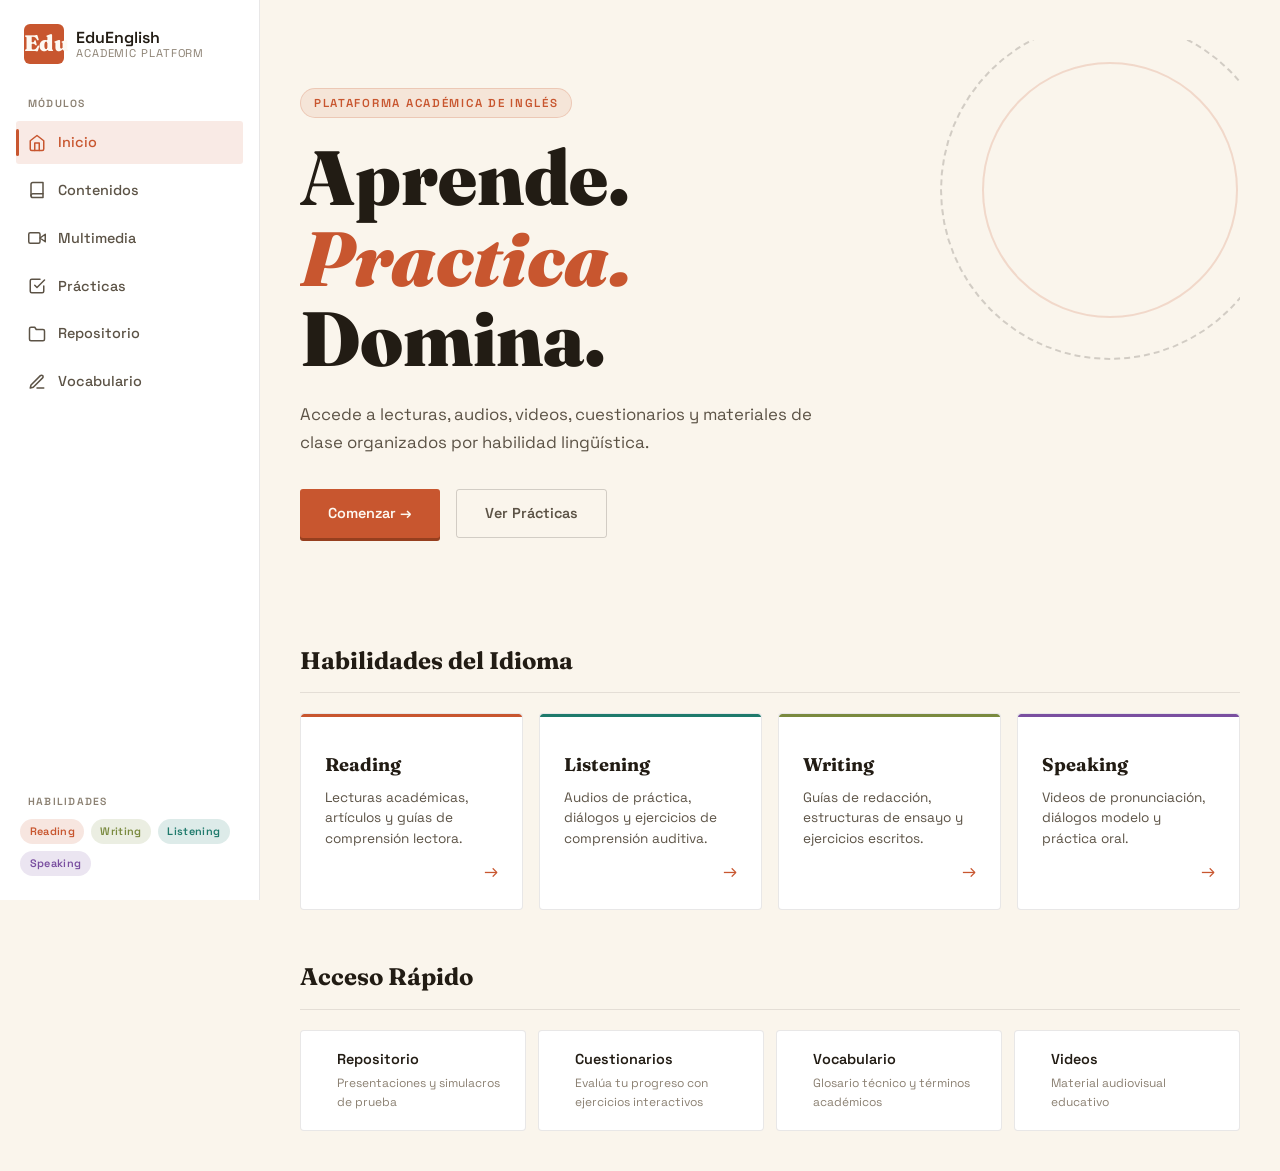
==== commit c17731c1: "Add files via upload" ====
--- a/index.html
+++ b/index.html
@@ -14,7 +14,7 @@
 
   <aside class="sidebar" id="sidebar">
     <div class="sidebar-logo">
-      <span class="logo-mark">E</span>
+      <span class="logo-mark">Edu</span>
       <div class="logo-text">
         <span class="logo-title">EduEnglish</span>
         <span class="logo-sub">Academic Platform</span>
